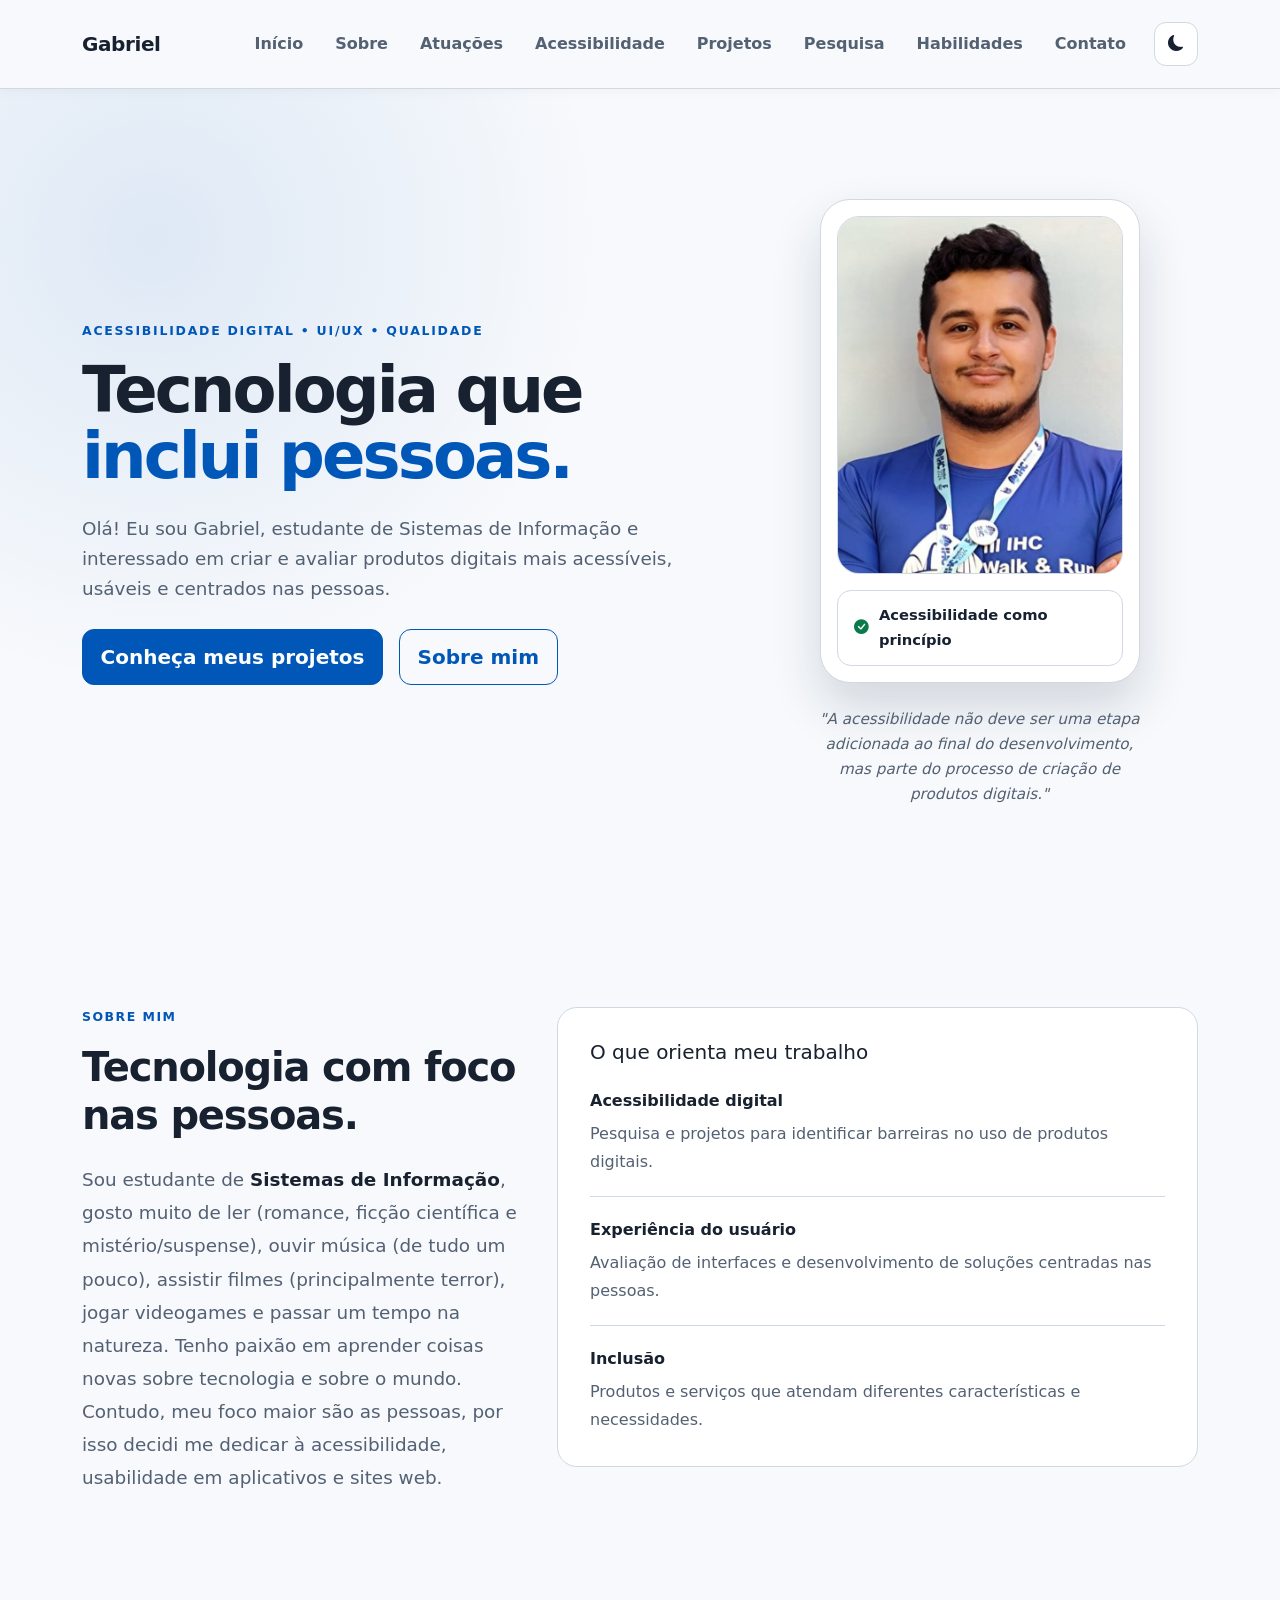
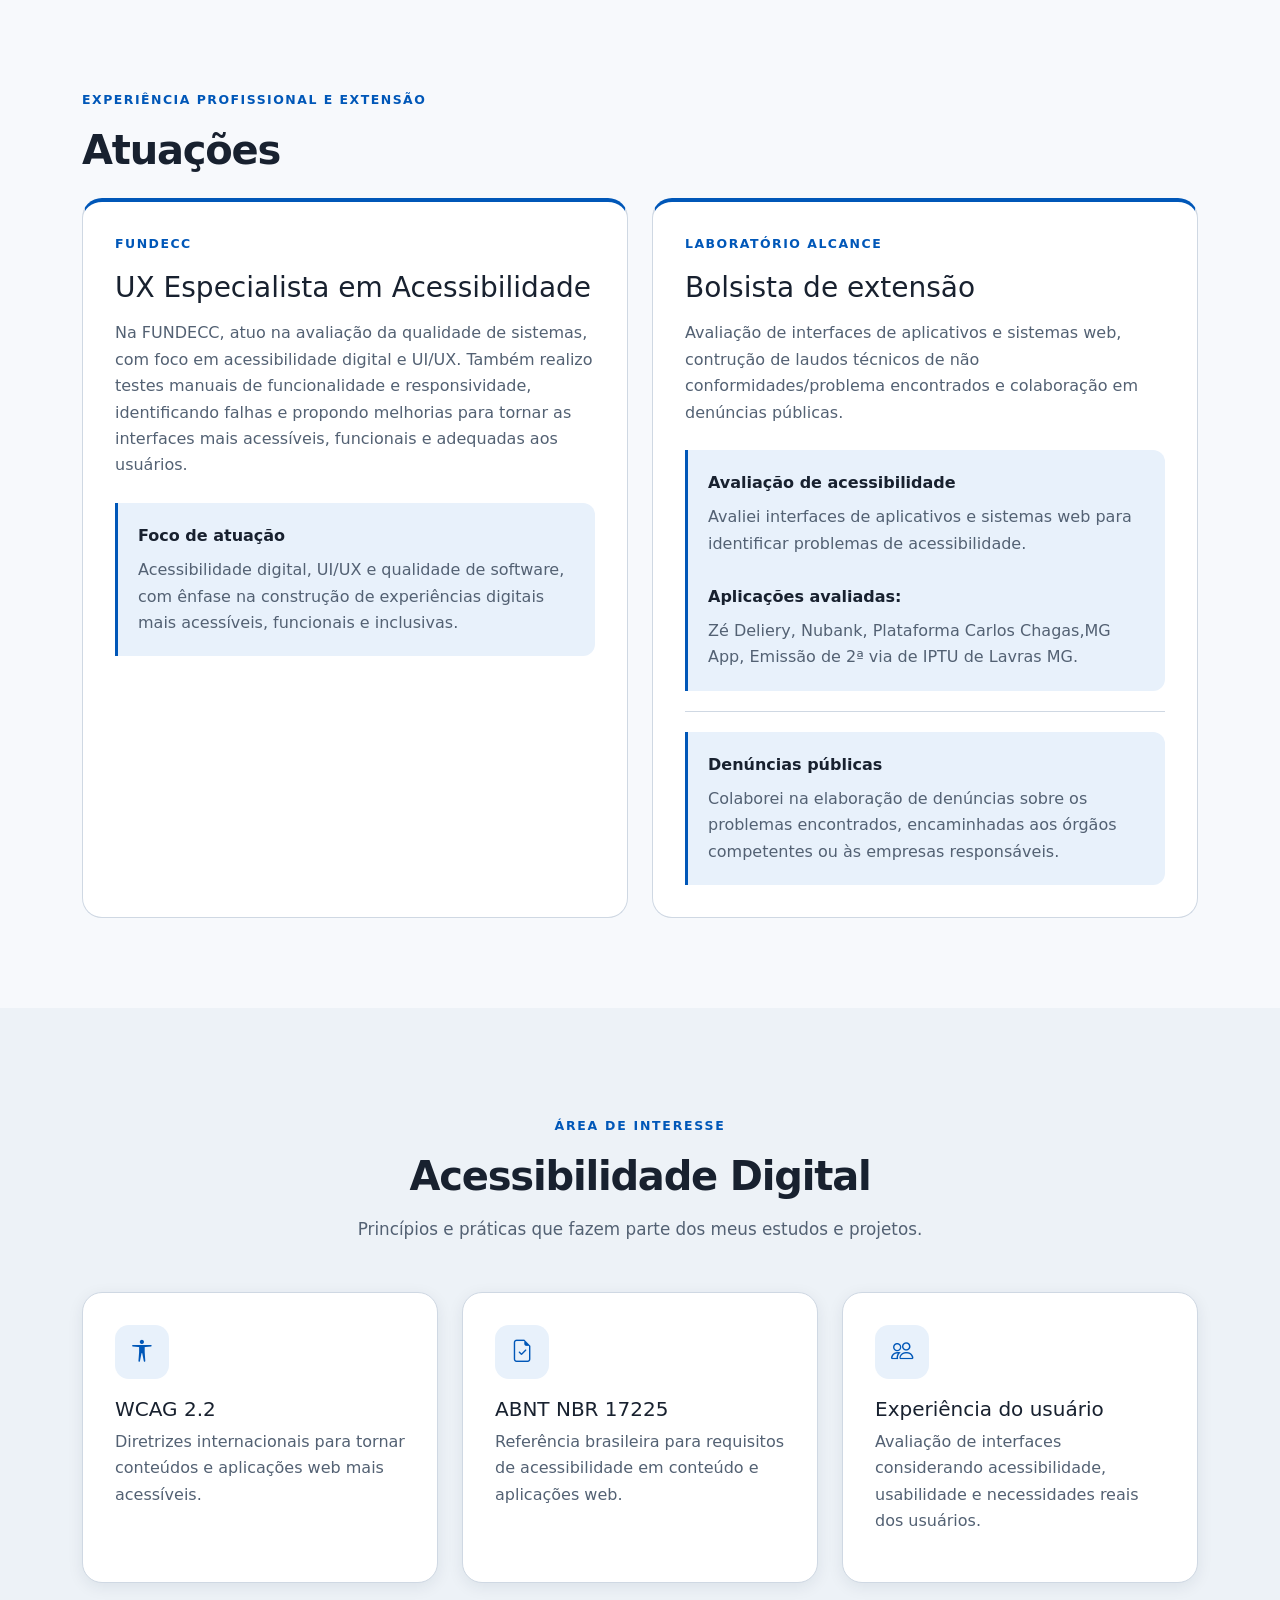
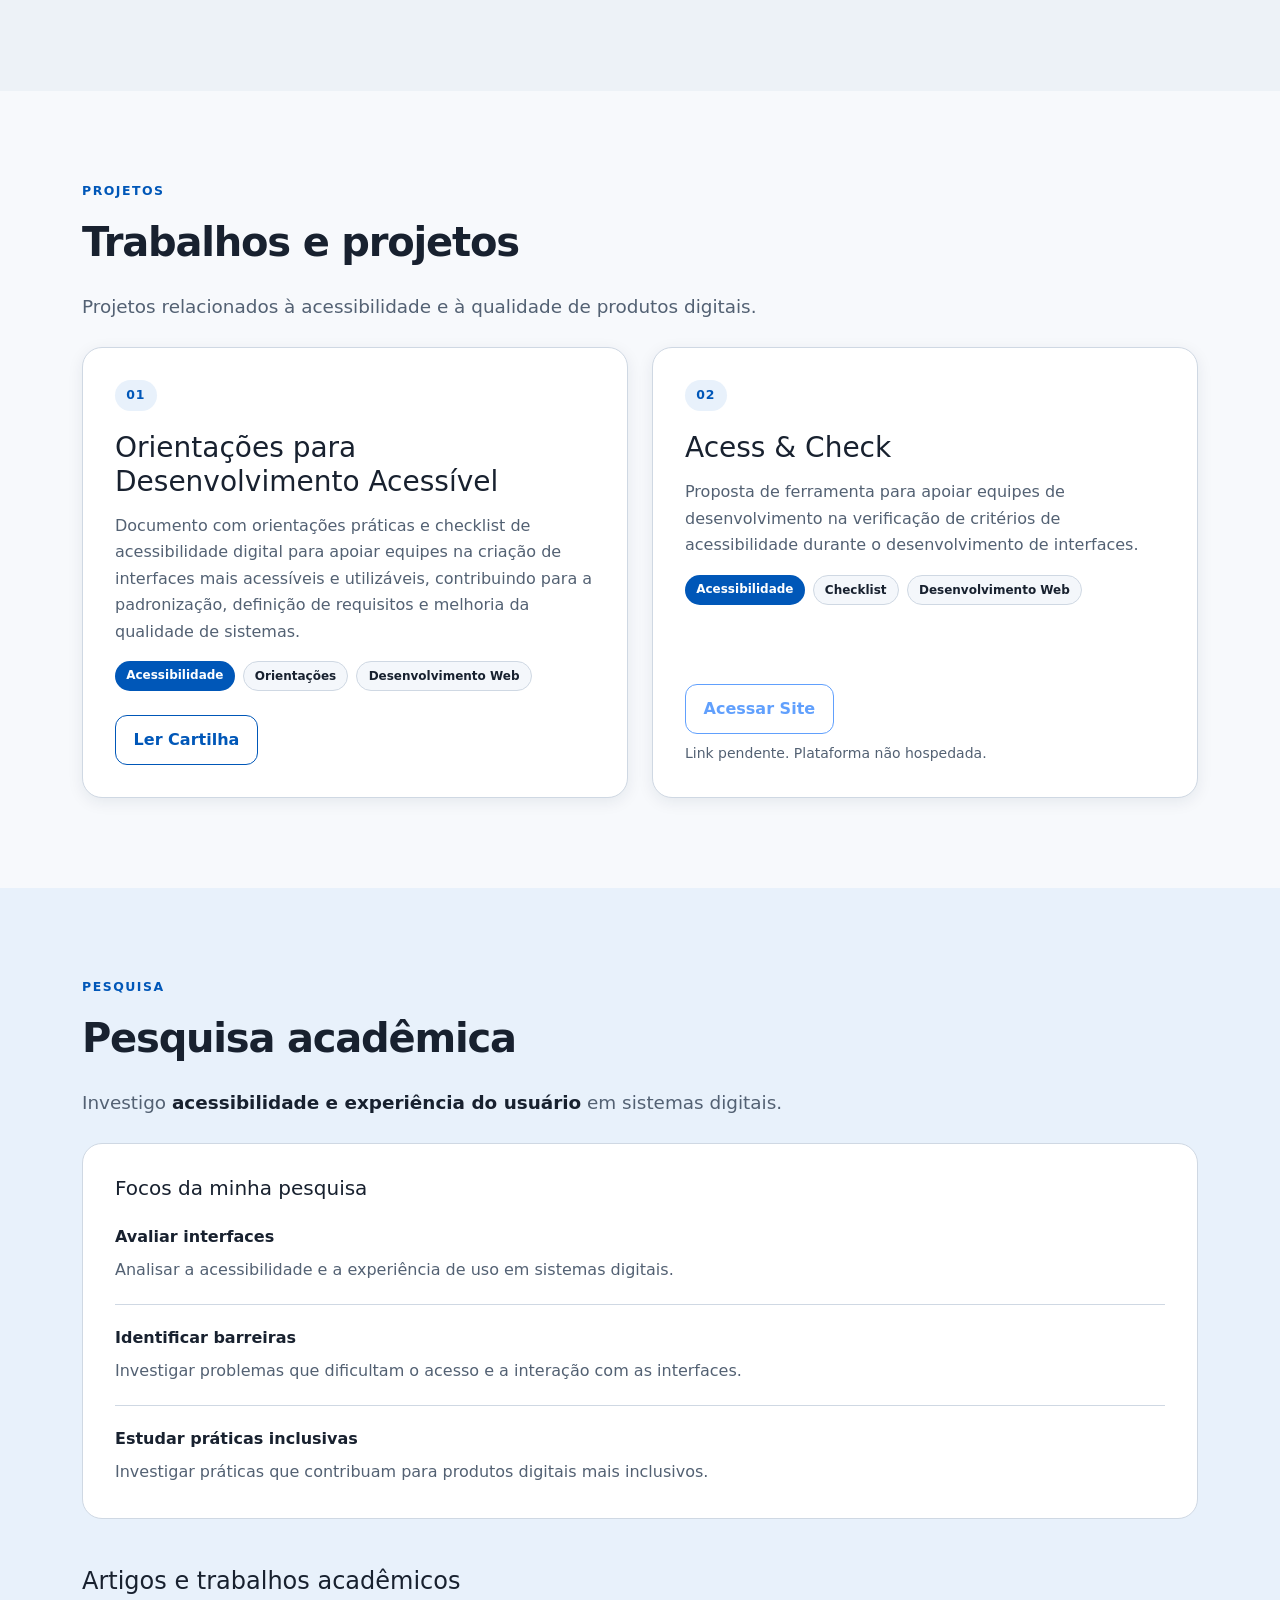
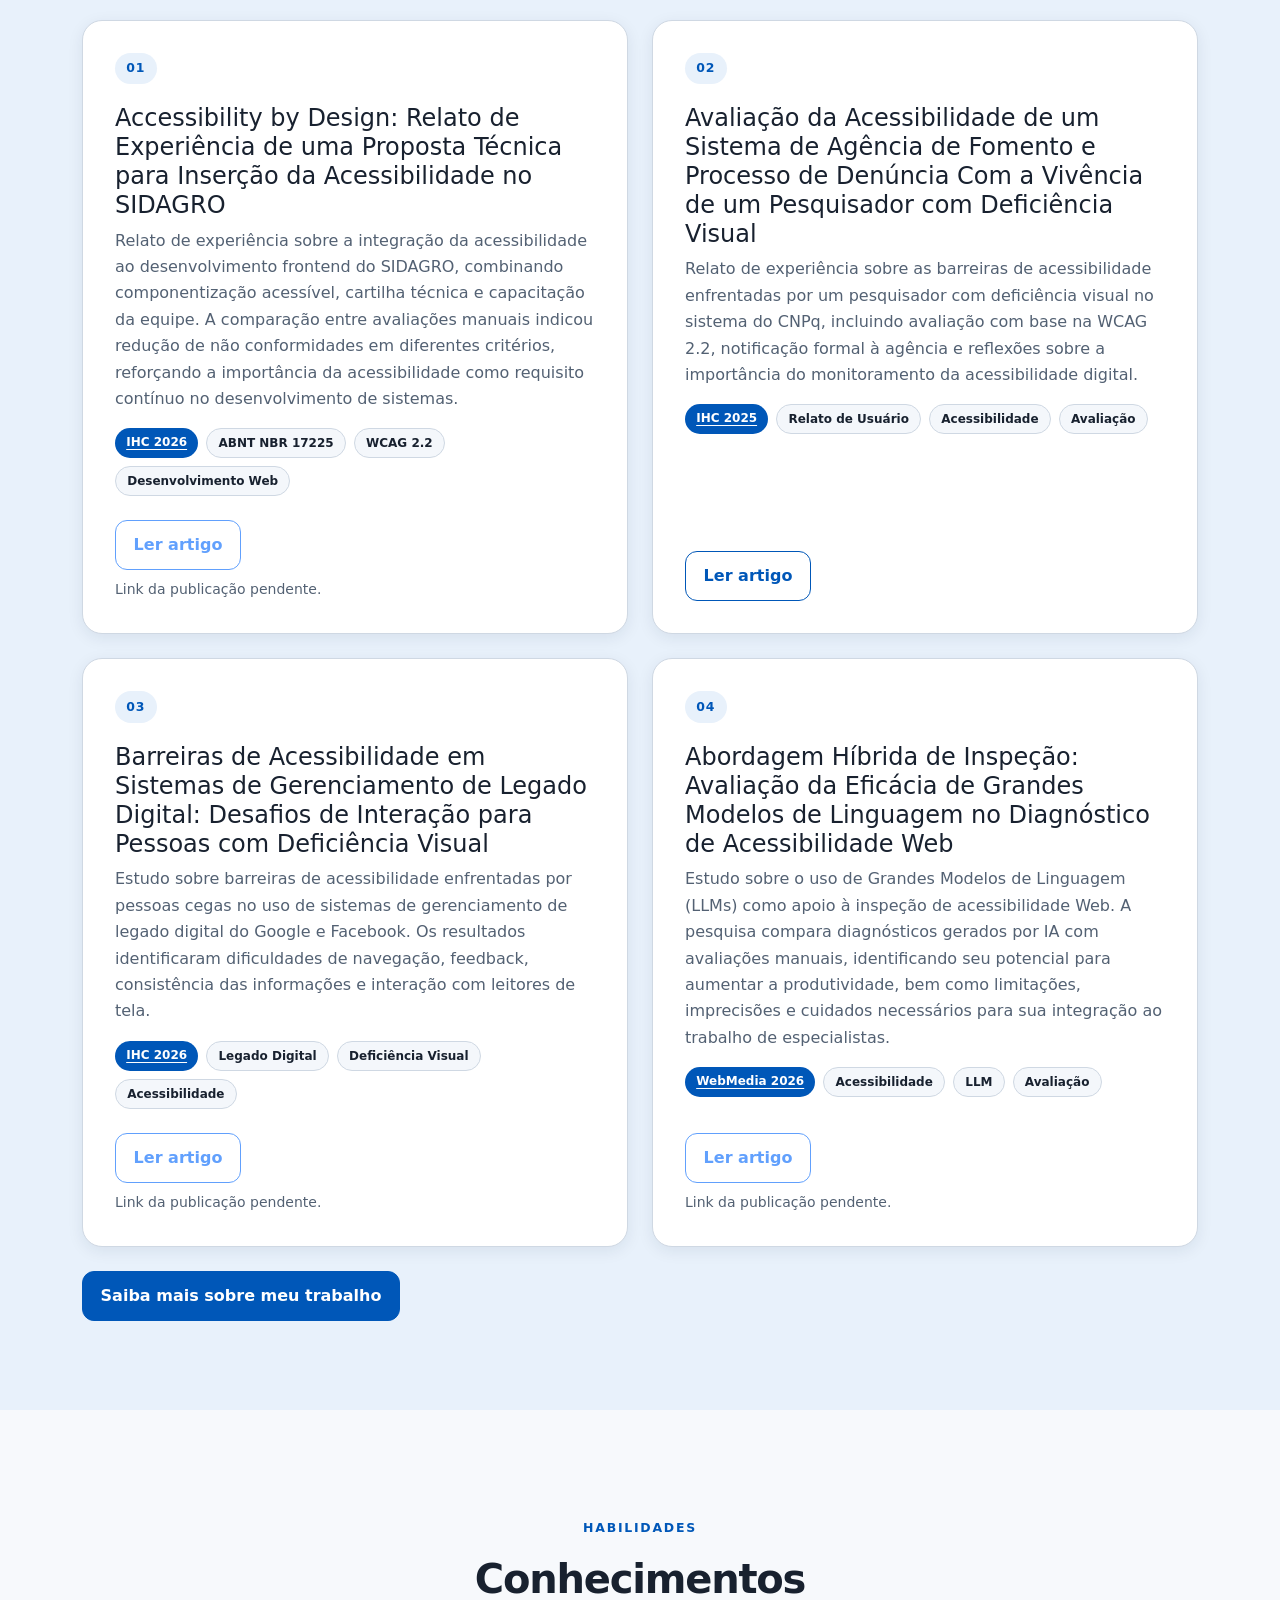
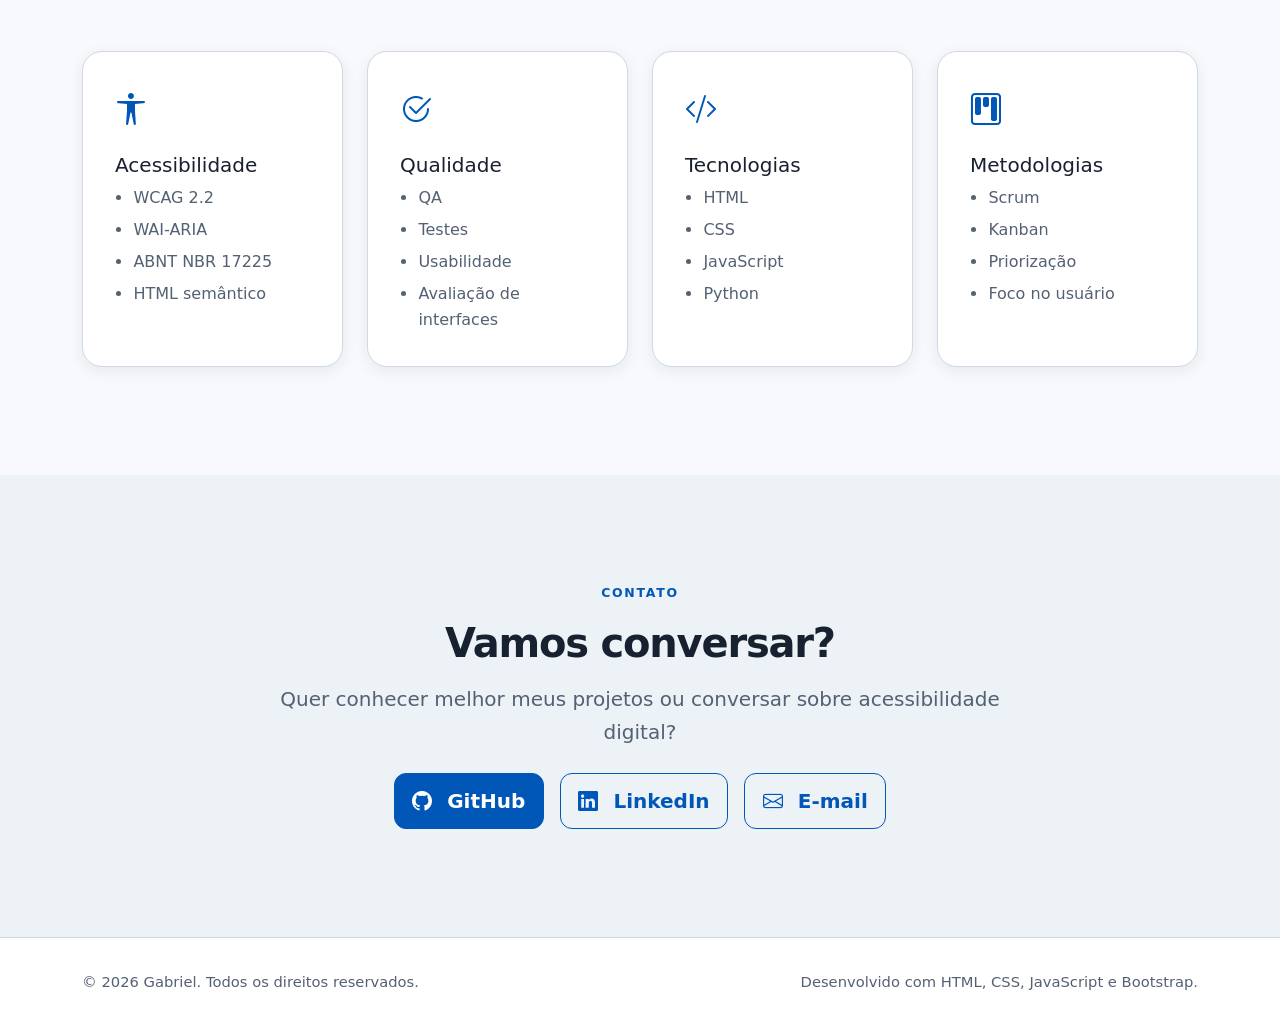
==== pagina-pessoal/bootstrap/index.html @ 040a068b "Initial Commit - Bootsrap version" ====
<!DOCTYPE html>

<html lang="pt-BR">

<head>
    <meta charset="UTF-8">
    <meta name="viewport" content="width=device-width, initial-scale=1.0">


<meta name="description"
    content="Portfólio de Gabriel, estudante de Sistemas de Informação com foco em acessibilidade digital, UI/UX e qualidade de software.">

<title>Gabriel | Acessibilidade Digital</title>

<!-- Bootstrap CSS -->
<link
    href="https://cdn.jsdelivr.net/npm/bootstrap@5.3.8/dist/css/bootstrap.min.css"
    rel="stylesheet">

<!-- Bootstrap Icons -->
<link
    rel="stylesheet"
    href="https://cdn.jsdelivr.net/npm/bootstrap-icons@1.13.1/font/bootstrap-icons.min.css">

<!-- CSS próprio -->
<link rel="stylesheet" href="assets/css/styles.css">


</head>

<body>

<!-- Link para pular diretamente para o conteúdo principal -->
<a href="#conteudo" class="skip-link">
    Pular para o conteúdo principal
</a>

<!-- ==================== NAVEGAÇÃO ==================== -->

<header>
    <nav class="navbar navbar-expand-lg" aria-label="Navegação principal">

        <div class="container">

            <a class="navbar-brand fw-bold" href="#inicio">
                Gabriel
            </a>

            <!-- Botão do menu no mobile -->
            <button
                class="navbar-toggler"
                type="button"
                data-bs-toggle="collapse"
                data-bs-target="#menuPrincipal"
                aria-controls="menuPrincipal"
                aria-expanded="false"
                aria-label="Abrir menu de navegação">

                <span class="navbar-toggler-icon"></span>
            </button>

            <div class="collapse navbar-collapse" id="menuPrincipal">

                <ul class="navbar-nav ms-auto align-items-lg-center gap-lg-2">

                    <li class="nav-item">
                        <a class="nav-link" href="#inicio">
                            Início
                        </a>
                    </li>

                    <li class="nav-item">
                        <a class="nav-link" href="#sobre">
                            Sobre
                        </a>
                    </li>
                    <li class="nav-item"><a class="nav-link" href="#atuacoes">Atuações</a></li>

                    <li class="nav-item">
                        <a class="nav-link" href="#acessibilidade">
                            Acessibilidade
                        </a>
                    </li>

                    

                    <li class="nav-item"><a class="nav-link" href="#projetos">Projetos</a></li>
                    <li class="nav-item">
                        <a class="nav-link" href="#pesquisa">
                            Pesquisa
                        </a>
                    </li>

                    <li class="nav-item">
                        <a class="nav-link" href="#habilidades">
                            Habilidades
                        </a>
                    </li>

                    <li class="nav-item">
                        <a class="nav-link" href="#contato">
                            Contato
                        </a>
                    </li>

                    <!-- Tema -->
                    <li class="nav-item ms-lg-2">

                        <button
                            type="button"
                            id="botaoTema"
                            class="btn btn-outline-secondary"
                            aria-label="Ativar tema escuro"
                            title="Alternar tema">

                            <i class="bi bi-moon-fill" aria-hidden="true"></i>
                            <span class="visually-hidden">
                                Alternar tema
                            </span>

                        </button>

                    </li>

                </ul>

            </div>

        </div>
    </nav>
</header>


<main id="conteudo">

    <!-- ==================== INÍCIO ==================== -->

    <section id="inicio" class="hero-section">

        <div class="container">

            <div class="row align-items-center gx-lg-5">

                <div class="col-lg-7">

                    <p class="eyebrow">
                        ACESSIBILIDADE DIGITAL • UI/UX • QUALIDADE
                    </p>

                    <h1 class="display-3 fw-bold">
                        Tecnologia que
                        <span class="d-block">
                            inclui pessoas.
                        </span>
                    </h1>

                    <p class="lead mt-4">
                        Olá! Eu sou Gabriel, estudante de Sistemas de
                        Informação e interessado em criar e avaliar
                        produtos digitais mais acessíveis, usáveis
                        e centrados nas pessoas.
                    </p>

                    <div class="d-flex flex-wrap gap-3 mt-4">

                        <a href="#projetos" class="btn btn-primary btn-lg">
                            Conheça meus projetos
                        </a>

                        <a href="#sobre" class="btn btn-outline-primary btn-lg">
                            Sobre mim
                        </a>

                    </div>

                </div>

                <div class="col-lg-5 mt-5 mt-lg-0">

                    <figure class="profile-wrapper mb-0">
                        <div class="profile-card">
                            <img src="assets/img/foto.jpg"
                                alt="Foto de Gabriel"
                                class="profile-image"
                                fetchpriority="high">
                            <div class="profile-badge">
                                <i class="bi bi-check-circle-fill" aria-hidden="true"></i>
                                <span>Acessibilidade como princípio</span>
                            </div>
                        </div>

                        <figcaption class="profile-caption">
                           "A acessibilidade não deve ser uma etapa
                            adicionada ao final do desenvolvimento,
                            mas parte do processo de criação de
                            produtos digitais."
                        </figcaption>
                    </figure>

                </div>

            </div>

        </div>

    </section>

    <!-- ==================== SOBRE ==================== -->

    <section id="sobre" class="reading-section" aria-labelledby="titulo-sobre">

    <div class="container">

        <div class="row g-4 align-items-start">

            <div class="col-lg-5">
                <p class="reading-label">SOBRE MIM</p>
                <h2 id="titulo-sobre" class="display-6 fw-bold">Tecnologia com foco nas pessoas.</h2>
                <p class="reading-intro">
                    Sou estudante de <strong>Sistemas de Informação</strong>, gosto muito de ler (romance, ficção científica e mistério/suspense),
                     ouvir música (de tudo um pouco), assistir filmes (principalmente terror), jogar videogames e passar um tempo na natureza. 
                    Tenho paixão em aprender coisas novas sobre tecnologia e sobre o mundo. Contudo, meu foco maior são as pessoas, por isso decidi me dedicar à 
                    acessibilidade, usabilidade em aplicativos e sites web.
                </p>
            </div>

            <div class="col-lg-7">
                <div class="reading-panel">
                    <h3 class="h5">O que orienta meu trabalho</h3>
                    <ul class="reading-list">
                        <li><strong>Acessibilidade digital</strong><span>Pesquisa e projetos para identificar barreiras no uso de produtos digitais.</span></li>
                        <li><strong>Experiência do usuário</strong><span>Avaliação de interfaces e desenvolvimento de soluções centradas nas pessoas.</span></li>
                        <li><strong>Inclusão</strong><span>Produtos e serviços que atendam diferentes características e necessidades.</span></li>
                    </ul>
                </div>
            </div>

        </div>
    </div>
</section>
    <!-- ==================== ATUAÇÕES ==================== -->
    <section id="atuacoes" class="reading-section" aria-labelledby="titulo-atuacoes">

    <div class="container">

        <p class="reading-label">
            EXPERIÊNCIA PROFISSIONAL E EXTENSÃO
        </p>

        <h2 id="titulo-atuacoes" class="display-6 fw-bold mb-4">
            Atuações
        </h2>

        <div class="row g-4">

            <div class="col-md-6">

                <article class="reading-panel experience-panel h-100">
                    
                    <p class="reading-label">
                        FUNDECC
                    </p>

                    <h3 >
                        UX Especialista em Acessibilidade
                    </h3>

                    <p class="reading-summary">
                        Na FUNDECC, atuo na avaliação da qualidade de sistemas, com foco em acessibilidade digital e UI/UX. Também realizo testes manuais de funcionalidade e responsividade, identificando falhas e propondo melhorias para tornar as interfaces mais acessíveis, funcionais e adequadas aos usuários. 
                    </p>

                    <div class="reading-callout">
                        <strong>Foco de atuação</strong>
                        <p class="mb-0">
                            Acessibilidade digital, UI/UX e qualidade de software, com ênfase na construção de experiências digitais mais acessíveis, funcionais e inclusivas.
                        </p>
                    </div>

                </article>

            </div>

            <div class="col-md-6">

                <article class="reading-panel experience-panel h-100">

                    <p class="reading-label">
                        LABORATÓRIO ALCANCE
                    </p>
                    <h3>
                        Bolsista de extensão
                    </h3>
                    <p class="reading-summary">Avaliação de interfaces de aplicativos e sistemas web, contrução de laudos técnicos de não conformidades/problema encontrados e colaboração em denúncias públicas.</p>
                    <ul class="reading-list">
                        <li>
                            <div class="reading-callout">
                                <strong>Avaliação de acessibilidade</strong>
                                <p class="mb-0">
                                    Avaliei interfaces de aplicativos e sistemas web para identificar problemas de acessibilidade.
                                </p>
                                <br>
                                <strong>Aplicações avaliadas:</strong> 
                                <p class="mb-0">
                                    Zé Deliery, Nubank, Plataforma Carlos Chagas,MG App, Emissão de 2ª via de IPTU de Lavras MG.
                                </p>
                            </div>
                        </li>
                        <li>
                            <div class="reading-callout">
                                <strong>Denúncias públicas</strong>
                                <p class="mb-0">
                                    Colaborei na elaboração de denúncias sobre os problemas encontrados, encaminhadas aos órgãos competentes ou às empresas responsáveis.
                                </p>
                            </div>
                        </li>
                    </ul>
                </article>
            </div>
        </div>
    </div>
</section>


    <!-- ==================== ACESSIBILIDADE ==================== -->

    <section id="acessibilidade" class="section-padding section-highlight">

        <div class="container">

            <div class="text-center mb-5">

                <p class="section-label">
                    ÁREA DE INTERESSE
                </p>

                <h2 class="display-6 fw-bold">
                    Acessibilidade Digital
                </h2>

                <p class="section-description">
                    Princípios e práticas que fazem parte dos meus
                    estudos e projetos.
                </p>

            </div>


            <div class="row g-4">

                <div class="col-md-6 col-lg-4">

                    <article class="info-card h-100">

                        <div class="card-icon" aria-hidden="true">
                            <i class="bi bi-universal-access"></i>
                        </div>

                        <h3 class="h5">
                            WCAG 2.2
                        </h3>

                        <p>
                            Diretrizes internacionais para tornar
                            conteúdos e aplicações web mais acessíveis.
                        </p>

                    </article>

                </div>


                <div class="col-md-6 col-lg-4">

                    <article class="info-card h-100">

                        <div class="card-icon" aria-hidden="true">
                            <i class="bi bi-file-earmark-check"></i>
                        </div>

                        <h3 class="h5">
                            ABNT NBR 17225
                        </h3>

                        <p>
                            Referência brasileira para requisitos de
                            acessibilidade em conteúdo e aplicações web.
                        </p>

                    </article>

                </div>


                <div class="col-md-6 col-lg-4">

                    <article class="info-card h-100">

                        <div class="card-icon" aria-hidden="true">
                            <i class="bi bi-people"></i>
                        </div>

                        <h5 class="h5">
                            Experiência do usuário
                        </h5>

                        <p>
                            Avaliação de interfaces considerando
                            acessibilidade, usabilidade e necessidades
                            reais dos usuários.
                        </p>

                    </article>

                </div>

            </div>

        </div>

    </section>

    <!-- ==================== PROJETOS ==================== -->

    <section id="projetos" class="reading-section" aria-labelledby="titulo-projetos">
                <div class="container">
                    <p class="reading-label">PROJETOS</p>
                    <h2 id="titulo-projetos" class="display-6 fw-bold">Trabalhos e projetos</h2>
                    <p class="reading-intro mb-4">Projetos relacionados à acessibilidade e à qualidade de produtos digitais.</p>
                    <div class="row g-4">
                    <div class="col-12 col-md-6">
                        <article class="project-card h-100 d-flex flex-column">
                        
                            <div class="project-number">01</div>
                        
                            <h3>
                                Orientações para Desenvolvimento Acessível
                            </h3>
                        
                            <p>
                               Documento com orientações práticas e checklist de acessibilidade digital 
                               para apoiar equipes na criação de interfaces mais acessíveis e utilizáveis, 
                               contribuindo para a padronização, definição de requisitos e melhoria da 
                               qualidade de sistemas.
                            </p>
                        
                            <div class="d-flex flex-wrap gap-2">
                        
                                <span class="badge text-bg-primary">
                                    Acessibilidade
                                </span>
                        
                                <span class="badge text-bg-secondary">
                                    Orientações
                                </span>
                        
                                <span class="badge text-bg-secondary">
                                    Desenvolvimento Web
                                </span>
                        
                            </div>
                        
                            <div class="mt-auto pt-4">
                                <a href="https://docs.google.com/document/d/1kPfQyfptKh27_7PSyYxCl2j-122Bk0fgAX2dKliQZ00/edit?usp=sharing"
                                    class="btn btn-outline-primary"
                                    target="_blank"
                                    rel="noopener noreferrer"
                                    aria-label="Ler Cartilha: Orientações para Desenvolvimento Acessível (abre em nova guia)">
                                        Ler Cartilha
                                </a>
                            </div>
                        </article>
                    </div>
                    <div class="col-12 col-md-6">
                        <article class="project-card h-100 d-flex flex-column">
                        
                            <div class="project-number">02</div>
                        
                            <h3>
                                Acess & Check
                            </h3>
                        
                            <p>
                                Proposta de ferramenta para apoiar equipes
                                de desenvolvimento na verificação de
                                critérios de acessibilidade durante o
                                desenvolvimento de interfaces.
                            </p>
                        
                            <div class="d-flex flex-wrap gap-2">
                        
                                <span class="badge text-bg-primary">
                                    Acessibilidade
                                </span>
                        
                                <span class="badge text-bg-secondary">
                                    Checklist
                                </span>
                        
                                <span class="badge text-bg-secondary">
                                    Desenvolvimento Web
                                </span>
                        
                            </div>
                        
                            <div class="mt-auto pt-4">
                                <a class="btn btn-outline-primary disabled" role="link" aria-disabled="true" aria-label="Acessar: Acess &amp; Check (link pendente)">Acessar Site</a>
                                <p class="small mt-2 mb-0">Link pendente. Plataforma não hospedada.</p>
                            </div>
                        </article>
                    </div>
                    </div>
                </div>
            </section>

    <!-- ==================== PESQUISA ==================== -->
<section id="pesquisa" class="reading-section research-section" aria-labelledby="titulo-pesquisa">
    <div class="container">
        <p class="reading-label">PESQUISA</p>
        <h2 id="titulo-pesquisa" class="display-6 fw-bold">Pesquisa acadêmica</h2>
        <p class="reading-intro mb-4">Investigo <strong>acessibilidade e experiência do usuário</strong> em sistemas digitais.</p>
        <article class="reading-panel mb-5">
            <h3 class="h5">Focos da minha pesquisa</h3>
            <ul class="reading-list">
                <li><strong>Avaliar interfaces</strong><span>Analisar a acessibilidade e a experiência de uso em sistemas digitais.</span></li>
                <li><strong>Identificar barreiras</strong><span>Investigar problemas que dificultam o acesso e a interação com as interfaces.</span></li>
                <li><strong>Estudar práticas inclusivas</strong><span>Investigar práticas que contribuam para produtos digitais mais inclusivos.</span></li>
            </ul>
        </article>
        <h3 id="titulo-artigos" class="h4 mb-4">Artigos e trabalhos acadêmicos</h3>
        <div class="row g-4" aria-labelledby="titulo-artigos">
            <div class="col-md-6">

                <article class="project-card h-100 d-flex flex-column">

                    <div class="project-number">01</div>

                    <h4 >
                        Accessibility by Design: Relato de Experiência de uma Proposta Técnica para Inserção da Acessibilidade no SIDAGRO
                    </h4>

                    <p>
                       Relato de experiência sobre a integração da acessibilidade ao desenvolvimento frontend do SIDAGRO, combinando 
                       componentização acessível, cartilha técnica e capacitação da equipe. A comparação entre avaliações manuais indicou
                        redução de não conformidades em diferentes critérios, reforçando a importância da acessibilidade como requisito 
                        contínuo no desenvolvimento de sistemas.
                    </p>

                    <div class="d-flex flex-wrap gap-2">

                        <span class="badge text-bg-primary">
                            <a class="text-white" href="https://ihc.sbc.org.br/2026/" target="_blank" rel="noopener noreferrer" aria-label="Acessar página do evento IHC 2026 (abre em nova guia)">
                                IHC 2026
                            </a>
                        </span>

                        <span class="badge text-bg-secondary">
                            ABNT NBR 17225
                        </span>

                        <span class="badge text-bg-secondary">
                            WCAG 2.2
                        </span>

                        <span class="badge text-bg-secondary">
                            Desenvolvimento Web
                        </span>

                    </div>

                    <div class="mt-auto pt-4">
                        <a class="btn btn-outline-primary disabled" role="link" aria-disabled="true" aria-label="Ler artigo: Accessibility by Design (link pendente)">Ler artigo</a>
                        <p class="small mt-2 mb-0">Link da publicação pendente.</p>
                    </div>
                </article>

            </div>

            <div class="col-md-6">

                <article class="project-card h-100 d-flex flex-column">

                    <div class="project-number">02</div>

                    <h4 >
                        Avaliação da Acessibilidade de um Sistema de Agência de Fomento e Processo de Denúncia Com
                         a Vivência de um Pesquisador com Deficiência Visual
                    </h4>

                    <p>
                        Relato de experiência sobre as barreiras de acessibilidade enfrentadas por um pesquisador
                         com deficiência visual no sistema do CNPq, incluindo avaliação com base na WCAG 2.2, notificação
                          formal à agência e reflexões sobre a importância do monitoramento da acessibilidade digital.
                    </p>

                    <div class="d-flex flex-wrap gap-2">

                        <span class="badge text-bg-primary">
                            <a class="text-white" href="https://ihc.sbc.org.br/2025/" target="_blank" rel="noopener noreferrer" aria-label="Acessar página do evento IHC 2025 (abre em nova guia)">
                                IHC 2025
                            </a>
                        </span>

                        <span class="badge text-bg-secondary">
                            Relato de Usuário
                        </span>

                        <span class="badge text-bg-secondary">
                            Acessibilidade
                        </span>

                        <span class="badge text-bg-secondary">
                            Avaliação
                        </span>

                    </div>

                    <div class="mt-auto pt-4">
                        <a class="btn btn-outline-primary" href="https://sol.sbc.org.br/index.php/ihc/article/view/37664" target="_blank" rel="noopener noreferrer" role="link" aria-label="Ler artigo: Avaliação da Acessibilidade de um Sistema de Agência de Fomento e Processo de Denúncia Com
                         a Vivência de um Pesquisador com Deficiência Visual (abre em nova guia)">Ler artigo</a>
                    </div>
                </article>

            </div>
            <div class="col-md-6">

                <article class="project-card h-100 d-flex flex-column">

                    <div class="project-number">03</div>

                    <h4 >
                        Barreiras de Acessibilidade em Sistemas de Gerenciamento de Legado Digital: Desafios de Interação para Pessoas com Deficiência Visual
                    </h4>

                    <p>
                        Estudo sobre barreiras de acessibilidade enfrentadas por pessoas cegas no uso de sistemas de gerenciamento de legado digital do Google
                         e Facebook. Os resultados identificaram dificuldades de navegação, feedback, consistência das informações e interação com leitores de tela.
                    </p>

                    <div class="d-flex flex-wrap gap-2">

                        <span class="badge text-bg-primary">
                            <a class="text-white" href="https://ihc.sbc.org.br/2026/" target="_blank" rel="noopener noreferrer" aria-label="Acessar página do evento IHC 2026 (abre em nova guia)">
                                IHC 2026
                            </a>
                        </span>

                        <span class="badge text-bg-secondary">
                            Legado Digital
                        </span>

                        <span class="badge text-bg-secondary">
                            Deficiência Visual
                        </span>

                        <span class="badge text-bg-secondary">
                            Acessibilidade
                        </span>

                    </div>

                    <div class="mt-auto pt-4">
                        <a class="btn btn-outline-primary disabled" role="link" aria-disabled="true" aria-label="Ler artigo: Sistemas de Legado Digital (link pendente)">Ler artigo</a>
                        <p class="small mt-2 mb-0">Link da publicação pendente.</p>
                    </div>
                </article>

            </div>
            <div class="col-md-6">
                <article class="project-card h-100 d-flex flex-column">

                    <div class="project-number">04</div>

                    <h4>
                        Abordagem Híbrida de Inspeção: Avaliação da Eficácia de Grandes Modelos de Linguagem no Diagnóstico de Acessibilidade Web
                    </h4>

                    <p>
                        Estudo sobre o uso de Grandes Modelos de Linguagem (LLMs) como apoio à inspeção de acessibilidade Web. A pesquisa compara
                         diagnósticos gerados por IA com avaliações manuais, identificando seu potencial para aumentar a produtividade, bem como
                          limitações, imprecisões e cuidados necessários para sua integração ao trabalho de especialistas.
                    </p>

                    <div class="d-flex flex-wrap gap-2">
                        
                        <span class="badge text-bg-primary">
                            <a class="text-white" href="https://www.webmedia.org.br/" target="_blank" rel="noopener noreferrer" aria-label="Acessar página do evento WebMedia 2026 (abre em nova guia)">
                                WebMedia 2026
                            </a>
                        </span>

                        <span class="badge text-bg-secondary">
                            Acessibilidade
                        </span>
                        
                        <span class="badge text-bg-secondary">
                            LLM
                        </span>
                        
                        <span class="badge text-bg-secondary">
                            Avaliação
                        </span>
                    </div>

                    <div class="mt-auto pt-4">
                        <a class="btn btn-outline-primary disabled" role="link" aria-disabled="true" aria-label="Ler artigo: Uso de LLM para avalia&#231;&#245;es de acessibilidade (link pendente)">Ler artigo</a>
                        <p class="small mt-2 mb-0">Link da publicação pendente.</p>
                    </div>
                </article>
            </div>
        </div>
        <a href="#contato" class="btn btn-primary mt-4">Saiba mais sobre meu trabalho</a>
    </div>
</section>

    <!-- ==================== HABILIDADES ==================== -->

    <section id="habilidades" class="section-padding">

        <div class="container">

            <div class="text-center mb-5">

                <p class="section-label">
                    HABILIDADES
                </p>

                <h2 class="display-6 fw-bold">
                    Conhecimentos
                </h2>

            </div>


            <div class="row g-4">

                <div class="col-md-6 col-lg-3">

                    <div class="skill-card h-100">

                        <i class="bi bi-universal-access"
                            aria-hidden="true"></i>

                        <h3 class="h5 mt-3">
                            Acessibilidade
                        </h3>

                        <ul>
                            <li>WCAG 2.2</li>
                            <li>WAI-ARIA</li>
                            <li>ABNT NBR 17225</li>
                            <li>HTML semântico</li>
                        </ul>

                    </div>

                </div>


                <div class="col-md-6 col-lg-3">

                    <div class="skill-card h-100">

                        <i class="bi bi-check2-circle"
                            aria-hidden="true"></i>

                        <h3 class="h5 mt-3">
                            Qualidade
                        </h3>

                        <ul>
                            <li>QA</li>
                            <li>Testes</li>
                            <li>Usabilidade</li>
                            <li>Avaliação de interfaces</li>
                        </ul>

                    </div>

                </div>


                <div class="col-md-6 col-lg-3">

                    <div class="skill-card h-100">

                        <i class="bi bi-code-slash"
                            aria-hidden="true"></i>

                        <h3 class="h5 mt-3">
                            Tecnologias
                        </h3>

                        <ul>
                            <li>HTML</li>
                            <li>CSS</li>
                            <li>JavaScript</li>
                            <li>Python</li>
                        </ul>

                    </div>

                </div>


                <div class="col-md-6 col-lg-3">

                    <div class="skill-card h-100">

                        <i class="bi bi-kanban"
                            aria-hidden="true"></i>

                        <h3 class="h5 mt-3">
                            Metodologias
                        </h3>

                        <ul>
                            <li>Scrum</li>
                            <li>Kanban</li>
                            <li>Priorização</li>
                            <li>Foco no usuário</li>
                        </ul>

                    </div>

                </div>

            </div>

        </div>

    </section>


    <!-- ==================== CONTATO ==================== -->

    <section id="contato" class="section-padding contact-section">

        <div class="container">

            <div class="row justify-content-center">

                <div class="col-lg-8 text-center">

                    <p class="section-label">
                        CONTATO
                    </p>

                    <h2 class="display-6 fw-bold">
                        Vamos conversar?
                    </h2>

                    <p class="lead mt-3">
                        Quer conhecer melhor meus projetos ou conversar
                        sobre acessibilidade digital?
                    </p>

                    <div class="d-flex justify-content-center flex-wrap gap-3 mt-4">

                        <a
                            href="https://github.com/i-am-Gab"
                            class="btn btn-primary btn-lg"
                            aria-label="Visitar meu perfil no GitHub">

                            <i class="bi bi-github me-2"
                                aria-hidden="true"></i>

                            GitHub

                        </a>


                        <a
                            href="https://www.linkedin.com/in/gabriel-aguiar-alves-e-silva-2719171b6/"
                            class="btn btn-outline-primary btn-lg"
                            aria-label="Visitar meu perfil no LinkedIn">

                            <i class="bi bi-linkedin me-2"
                                aria-hidden="true"></i>

                            LinkedIn

                        </a>


                        <a
                            href="mailto:gabrielaguiar2365@gmail.com"
                            class="btn btn-outline-primary btn-lg">

                            <i class="bi bi-envelope me-2"
                                aria-hidden="true"></i>

                            E-mail

                        </a>

                    </div>

                </div>

            </div>

        </div>

    </section>

</main>


<!-- ==================== RODAPÉ ==================== -->

<footer class="footer">

    <div class="container">

        <div class="row align-items-center">

            <div class="col-md-6">

                <p class="mb-0">
                    &copy; 2026 Gabriel. Todos os direitos reservados.
                </p>

            </div>

            <div class="col-md-6 text-md-end mt-3 mt-md-0">

                <p class="mb-0">
                    Desenvolvido com HTML, CSS, JavaScript e Bootstrap.
                </p>

            </div>

        </div>

    </div>

</footer>


<!-- Bootstrap JavaScript -->
<script
    src="https://cdn.jsdelivr.net/npm/bootstrap@5.3.8/dist/js/bootstrap.bundle.min.js">
</script>

<!-- JavaScript próprio -->
<script src="assets/js/script.js"></script>

</body>

</html>
---- pagina-pessoal/bootstrap/assets/css/styles.css ----
/* =========================================================
   PORTFÓLIO - ESTILO PRINCIPAL
   ========================================================= */

:root {
    --bg: #f7f9fc;
    --bg-alt: #edf2f7;
    --surface: #ffffff;
    --surface-2: #f4f7fb;
    --text: #18212f;
    --text-muted: #536173;
    --primary: #0057b8;
    --primary-hover: #003f87;
    --primary-soft: #e8f1fb;
    --border: #cfd8e3;
    --focus: #ffbf47;
    --shadow-sm: 0 4px 16px rgba(18, 38, 63, 0.08);
    --shadow-md: 0 12px 32px rgba(18, 38, 63, 0.12);
    --shadow-lg: 0 24px 50px rgba(18, 38, 63, 0.16);
}

[data-theme="dark"] {
    --bg: #0f141b;
    --bg-alt: #151c25;
    --surface: #19212c;
    --surface-2: #202a36;
    --text: #f5f7fb;
    --text-muted: #c5ced8;
    --primary: #7cb8ff;
    --primary-hover: #a9d1ff;
    --primary-soft: #17314d;
    --border: #344151;
    --focus: #ffd166;
    --shadow-sm: 0 4px 16px rgba(0, 0, 0, 0.22);
    --shadow-md: 0 12px 32px rgba(0, 0, 0, 0.28);
    --shadow-lg: 0 24px 50px rgba(0, 0, 0, 0.34);
}

*,
*::before,
*::after {
    box-sizing: border-box;
}

html {
    scroll-behavior: smooth;
    scroll-padding-top: 88px;
}

body {
    margin: 0;
    font-family: system-ui, -apple-system, BlinkMacSystemFont, "Segoe UI", sans-serif;
    background: var(--bg);
    color: var(--text);
    line-height: 1.65;
    transition: background-color .25s ease, color .25s ease;
}

img {
    max-width: 100%;
    display: block;
}

p {
    color: var(--text-muted);
}

a {
    color: var(--primary);
    text-underline-offset: 3px;
}

a:hover {
    color: var(--primary-hover);
}

:focus-visible {
    outline: 3px solid var(--focus);
    outline-offset: 3px;
}

.skip-link {
    position: fixed;
    top: -100px;
    left: 16px;
    z-index: 9999;
    padding: 12px 18px;
    background: var(--text);
    color: var(--bg);
    border-radius: 0 0 10px 10px;
    font-weight: 700;
    text-decoration: none;
}

.skip-link:focus {
    top: 0;
}

/* NAVBAR */
.navbar {
    position: sticky;
    top: 0;
    z-index: 1000;
    background: var(--bg);
    border-bottom: 1px solid var(--border);
    box-shadow: 0 2px 12px rgba(18, 38, 63, 0.04);
}

.navbar .container {
    min-height: 72px;
}

.navbar-brand {
    color: var(--text);
    font-size: 1.25rem;
    font-weight: 800;
    letter-spacing: -0.02em;
}

.navbar-brand:hover {
    color: var(--primary);
}

.nav-link {
    color: var(--text-muted);
    font-weight: 600;
    padding-inline: .75rem !important;
    border-radius: 8px;
}

.nav-link:hover,
.nav-link:focus {
    color: var(--primary);
    background: var(--primary-soft);
}

.navbar-toggler {
    border-color: var(--border);
}

[data-theme="dark"] .navbar-toggler-icon {
    filter: invert(1);
}

/* BOTÕES */
.btn {
    border-radius: 12px;
    font-weight: 700;
    padding: .75rem 1.1rem;
    transition: transform .2s ease, box-shadow .2s ease, background-color .2s ease;
}

.btn:hover {
    transform: translateY(-1px);
}

.btn-primary {
    background: var(--primary);
    border-color: var(--primary);
    color: #fff;
}

.btn-primary:hover,
.btn-primary:focus {
    background: var(--primary-hover);
    border-color: var(--primary-hover);
    color: #fff;
    box-shadow: 0 8px 20px rgba(0, 87, 184, .20);
}

[data-theme="dark"] .btn-primary,
[data-theme="dark"] .btn-primary:hover,
[data-theme="dark"] .btn-primary:focus {
    color: #0f141b;
}

.btn-outline-primary {
    color: var(--primary);
    border-color: var(--primary);
}

.btn-outline-primary:hover,
.btn-outline-primary:focus {
    background: var(--primary);
    border-color: var(--primary);
    color: #fff;
}

[data-theme="dark"] .btn-outline-primary:hover,
[data-theme="dark"] .btn-outline-primary:focus {
    color: #0f141b;
}

#botaoTema {
    width: 44px;
    height: 44px;
    display: inline-flex;
    align-items: center;
    justify-content: center;
    border-radius: 12px;
    color: var(--text);
    background: var(--surface);
    border-color: var(--border);
}

#botaoTema:hover,
#botaoTema:focus {
    color: var(--primary);
    background: var(--primary-soft);
    border-color: var(--primary);
}

/* HERO */
.hero-section {
    position: relative;
    overflow: hidden;
    background:
        radial-gradient(circle at 12% 18%, rgba(0, 87, 184, .10), transparent 34%),
        var(--bg);
}

[data-theme="dark"] .hero-section {
    background:
        radial-gradient(circle at 12% 18%, rgba(124, 184, 255, .12), transparent 34%),
        var(--bg);
}

.hero-section .row {
    min-height: calc(100vh - 72px);
    padding-block: 92px;
}

.eyebrow,
.section-label {
    color: var(--primary);
    font-size: .78rem;
    font-weight: 800;
    letter-spacing: .14em;
    text-transform: uppercase;
}

.hero-section h1 {
    color: var(--text);
    font-weight: 800;
    line-height: 1.03;
    letter-spacing: -0.045em;
}

.hero-section h1 span {
    color: var(--primary);
}

.hero-section .lead {
    max-width: 700px;
    margin-top: 1.5rem;
    color: var(--text-muted);
    font-size: 1.15rem;
}

/* FOTO DE PERFIL */
.profile-wrapper {
    position: relative;
    max-width: 430px;
    margin-inline: auto;
}

.profile-card {
    padding: 16px;
    background: var(--surface);
    border: 1px solid var(--border);
    border-radius: 30px;
    box-shadow: var(--shadow-lg);
}

.profile-image,
.profile-placeholder {
    width: 100%;
    aspect-ratio: 4 / 5;
    border-radius: 22px;
    background: var(--surface-2);
}

.profile-image {
    object-fit: cover;
    object-position: center;
    border: 1px solid var(--border);
}

.profile-placeholder {
    display: flex;
    flex-direction: column;
    align-items: center;
    justify-content: center;
    text-align: center;
    padding: 2rem;
    color: var(--text-muted);
    border: 2px dashed var(--border);
}

.profile-placeholder i {
    margin-bottom: 1rem;
    font-size: 4rem;
    color: var(--primary);
}

.profile-badge {
    display: flex;
    align-items: center;
    justify-content: center;
    gap: .65rem;
    padding: .8rem 1rem;
    background: var(--surface);
    color: var(--text);
    border: 1px solid var(--border);
    border-radius: 14px;
    margin-top: 16px;
    font-size: .92rem;
    font-weight: 700;
}

.profile-caption {
    margin-top: 1.5rem;
    color: var(--text-muted);
    text-align: center;
    font-size: .95rem;
    font-style: italic;
}

.profile-badge i {
    color: #0b7a4b;
}

[data-theme="dark"] .profile-badge i {
    color: #6ce0aa;
}

/* SEÇÕES */
.section-padding {
    padding-block: 108px;
}

.section-highlight {
    background: var(--bg-alt);
}

.section-description {
    max-width: 680px;
    margin: 1rem auto 0;
    color: var(--text-muted);
    font-size: 1.05rem;
}

section h2,
section h3 {
    color: var(--text);
}

section h2 {
    letter-spacing: -0.03em;
}

/* CARDS */
.info-card,
.project-card,
.skill-card,
.hero-card {
    background: var(--surface);
    border: 1px solid var(--border);
    border-radius: 20px;
    box-shadow: var(--shadow-sm);
    transition: transform .2s ease, box-shadow .2s ease, border-color .2s ease;
}

.info-card,
.project-card,
.skill-card {
    padding: 2rem;
}

.info-card:hover,
.project-card:hover,
.skill-card:hover {
    transform: translateY(-4px);
    box-shadow: var(--shadow-md);
    border-color: var(--primary);
}

.hero-card {
    padding: 2.2rem;
}

.hero-icon,
.card-icon {
    display: inline-flex;
    align-items: center;
    justify-content: center;
    color: var(--primary);
    background: var(--primary-soft);
    border-radius: 14px;
}

.hero-icon {
    width: 72px;
    height: 72px;
    margin-bottom: 1.4rem;
    font-size: 2rem;
}

.card-icon {
    width: 54px;
    height: 54px;
    margin-bottom: 1.1rem;
    font-size: 1.4rem;
}

.info-card p,
.project-card p,
.skill-card li,
.hero-card p {
    color: var(--text-muted);
}

/* PROJETOS */
.project-number {
    width: fit-content;
    margin-bottom: 1.25rem;
    padding: .35rem .7rem;
    background: var(--primary-soft);
    color: var(--primary);
    border-radius: 999px;
    font-size: .78rem;
    font-weight: 800;
    letter-spacing: .08em;
}

.project-card h3 {
    margin-bottom: .9rem;
}

/* BADGES */
.badge {
    border-radius: 999px;
    padding: .5rem .7rem;
    font-weight: 700;
}

.badge.text-bg-primary {
    background: var(--primary) !important;
    color: #fff !important;
}

[data-theme="dark"] .badge.text-bg-primary {
    color: #0f141b !important;
}

.badge.text-bg-secondary {
    background: var(--surface-2) !important;
    color: var(--text) !important;
    border: 1px solid var(--border);
}

/* HABILIDADES */
.skill-card > i {
    color: var(--primary);
    font-size: 2rem;
}

.skill-card ul {
    margin: 0;
    padding-left: 1.15rem;
}

.skill-card li + li {
    margin-top: .35rem;
}

/* CONTATO */
.contact-section {
    background: var(--bg-alt);
}

.contact-section .lead {
    color: var(--text-muted);
}

/* FOOTER */
.footer {
    padding-block: 32px;
    background: var(--surface);
    border-top: 1px solid var(--border);
    color: var(--text-muted);
    font-size: .92rem;
}

/* REDUÇÃO DE MOVIMENTO */
@media (prefers-reduced-motion: reduce) {
    html {
        scroll-behavior: auto;
    }

    *,
    *::before,
    *::after {
        animation-duration: .01ms !important;
        animation-iteration-count: 1 !important;
        transition-duration: .01ms !important;
    }
}

/* RESPONSIVIDADE */

@media (min-width: 992px) {
    .hero-section .profile-wrapper {
        max-width: 320px;
    }
}

@media (max-width: 991.98px) {
    .hero-section .row {
        min-height: auto;
        padding-block: 80px;
    }

    .hero-section h1 {
        font-size: 3.3rem;
    }

    .profile-wrapper {
        max-width: 360px;
    }

    .section-padding {
        padding-block: 88px;
    }
}

@media (max-width: 575.98px) {
    .hero-section .row {
        padding-block: 64px;
    }

    .hero-section h1 {
        font-size: 2.5rem;
    }

    .hero-section .lead {
        font-size: 1rem;
    }

    .section-padding {
        padding-block: 70px;
    }

    .info-card,
    .project-card,
    .skill-card,
    .hero-card {
        padding: 1.5rem;
    }

    .profile-card {
        padding: 10px;
        border-radius: 22px;
    }

    .profile-image,
    .profile-placeholder {
        border-radius: 16px;
    }

    .profile-badge {
        position: static;
        justify-content: center;
        margin-top: 12px;
    }

    .btn-lg {
        width: 100%;
    }
}

.reading-section {
    --reading-text: var(--text); 
    --reading-muted: var(--text-muted); 
    --reading-accent: var(--primary); 
    --reading-surface: var(--surface); 
    --reading-border: var(--border); 
    --reading-soft: var(--primary-soft); 
}

/* Hierarquia e leitura das seções de apresentação e experiência. */
.reading-section { 
    padding-block: clamp(3rem, 7vw, 6rem); 
    color: var(--reading-text); 
}

.reading-label { 
    color: var(--reading-accent); 
    font-size: .78rem; 
    font-weight: 800; 
    letter-spacing: .12em; 
    margin-bottom: 1rem; 
}

.reading-intro { 
    max-width: 60ch; 
    margin-top: 1.5rem; 
    font-size: 1.15rem; 
    line-height: 1.8; 
}

.reading-section p, .reading-list span { 
    color: var(--reading-muted); 
}

.reading-section .reading-label { 
    color: var(--reading-accent); 
}

.reading-section strong, .reading-section h3 { 
    color: var(--reading-text); 
}

.reading-panel { 
    padding: clamp(1.25rem, 3vw, 2rem); 
    background: var(--reading-surface); 
    border: 1px solid var(--reading-border); 
    border-radius: 20px; 
}

.experience-panel { 
    border-top: 4px solid var(--reading-accent); 
}

.reading-summary { 
    margin-block: 1rem 1.5rem; 
    max-width: 55ch; 
}

.reading-list { 
    list-style: none; 
    padding: 0; 
    margin: 1.5rem 0 0; 
}

.reading-list li + li { 
    border-top: 1px solid var(--reading-border); 
    margin-top: 1.25rem; 
    padding-top: 1.25rem; 
}

.reading-list strong, .reading-list span {
    display: block; 
}

.reading-list span { 
    margin-top: .35rem; 
    line-height: 1.75; 
    max-width: 65ch; 
}

.reading-callout { 
    background: var(--reading-soft); 
    border-left: 3px solid var(--reading-accent); 
    border-radius: 0 12px 12px 0; 
    padding: 1.25rem; 
}

.reading-callout strong { 
    display: block; margin-bottom: .5rem; 
}

.research-section { 
    background: var(--reading-soft); 
}

.research-number { 
    display: inline-block; 
    color: var(--reading-accent); 
    background: var(--reading-soft); 
    border-radius: 10px; 
    padding: .4rem .75rem; 
    margin-bottom: 1.25rem; 
    font-weight: 800; 
}
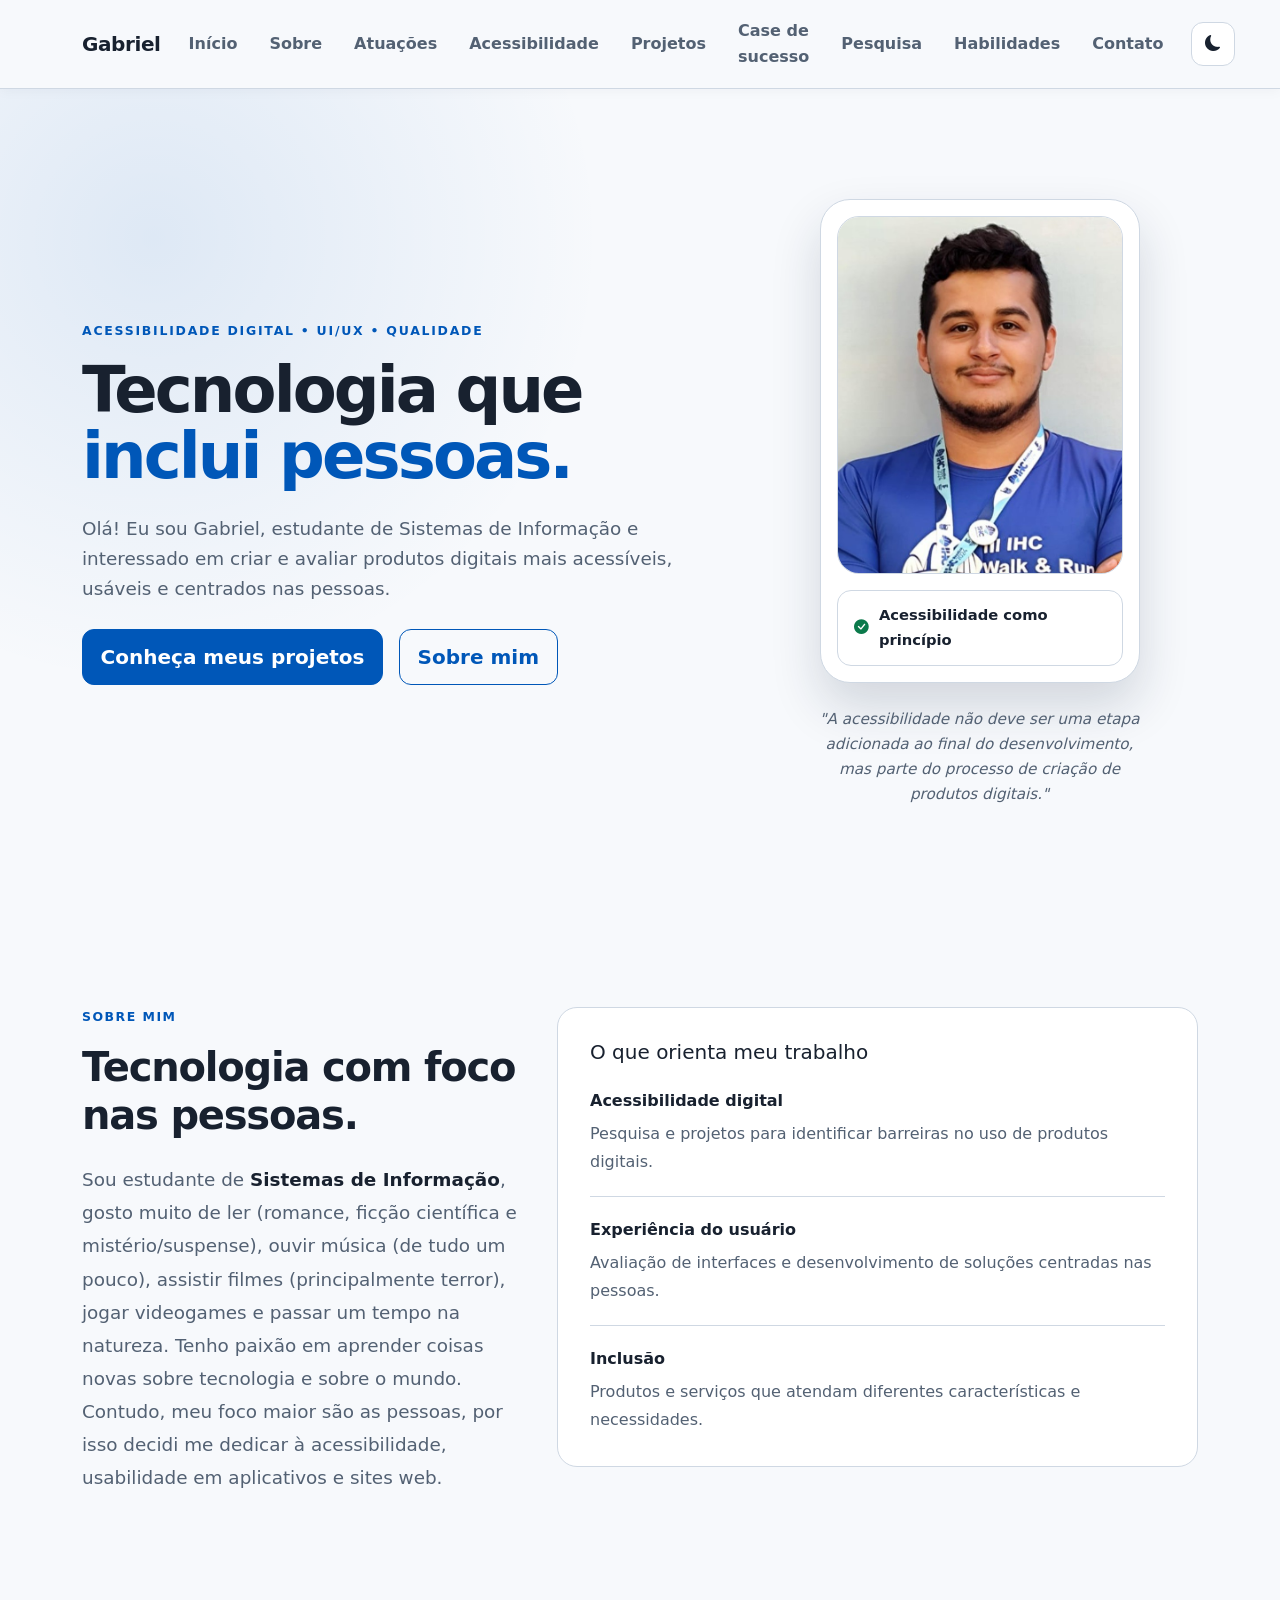
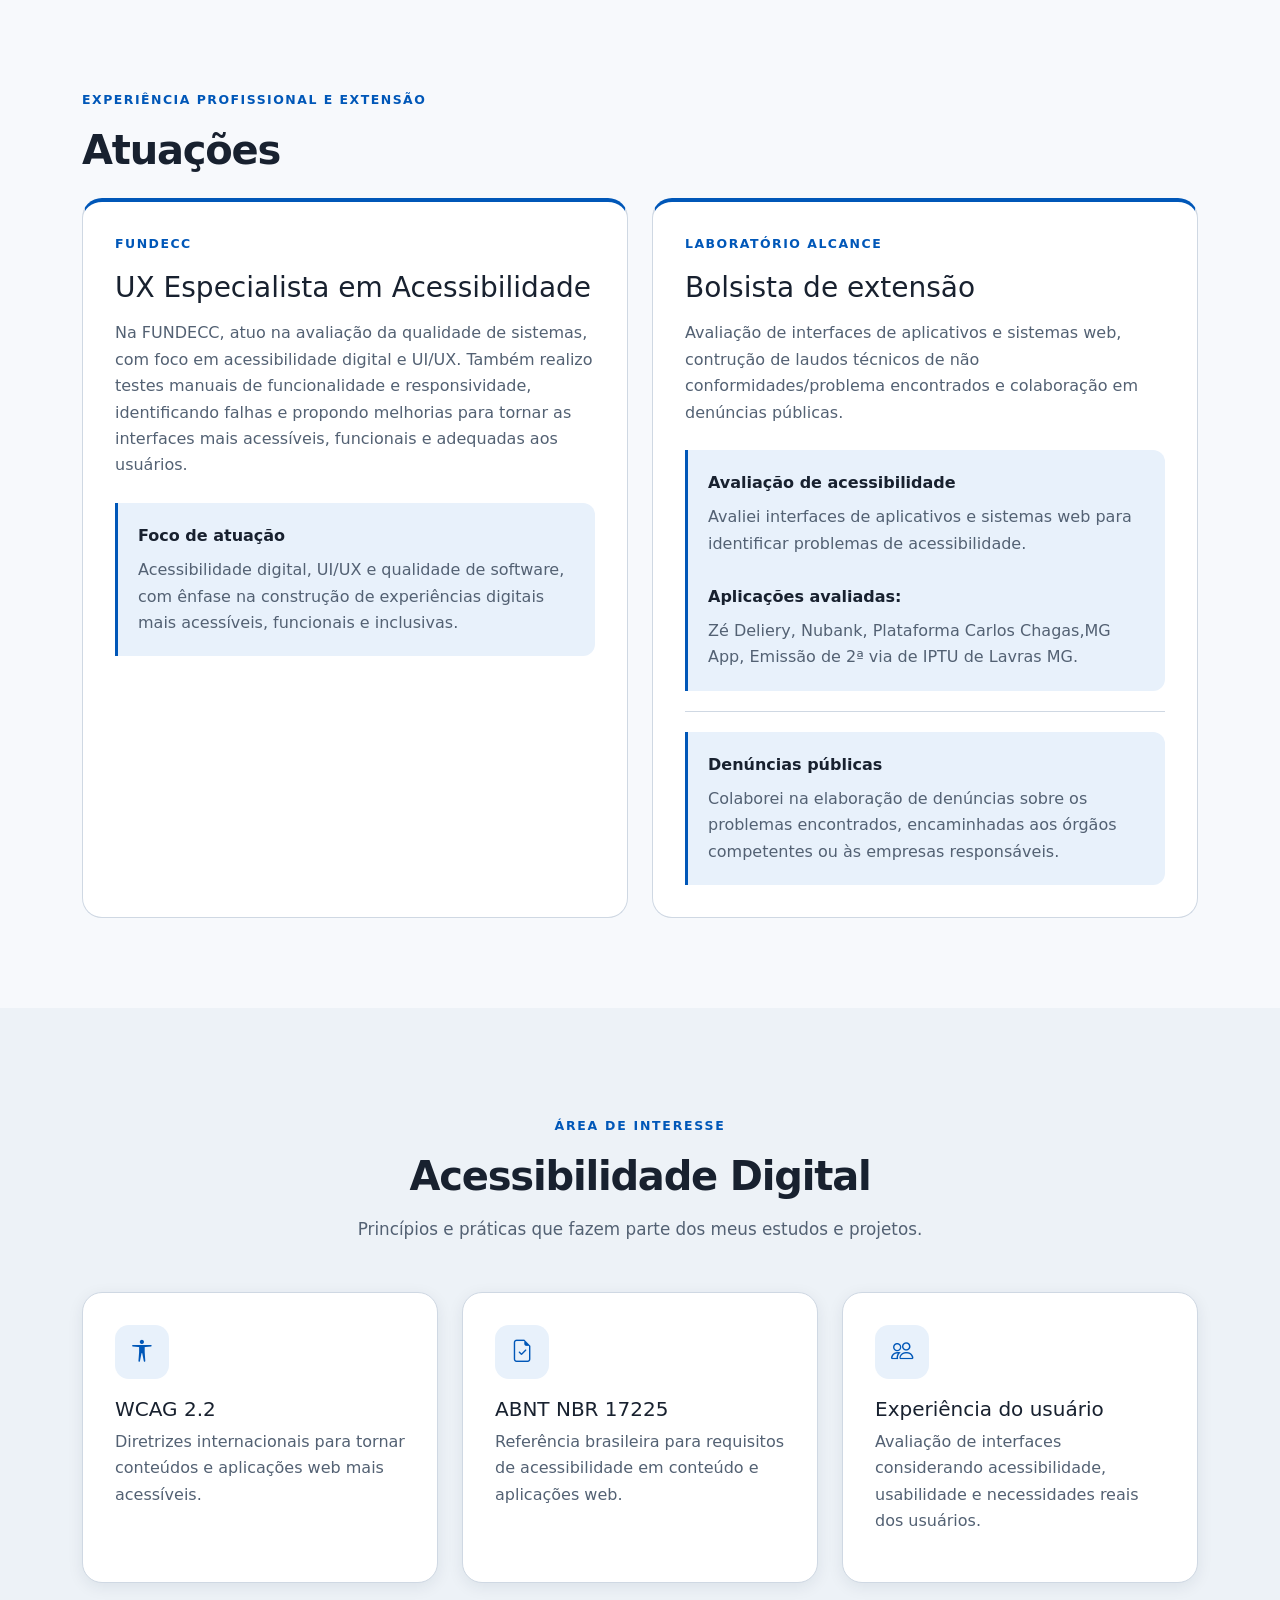
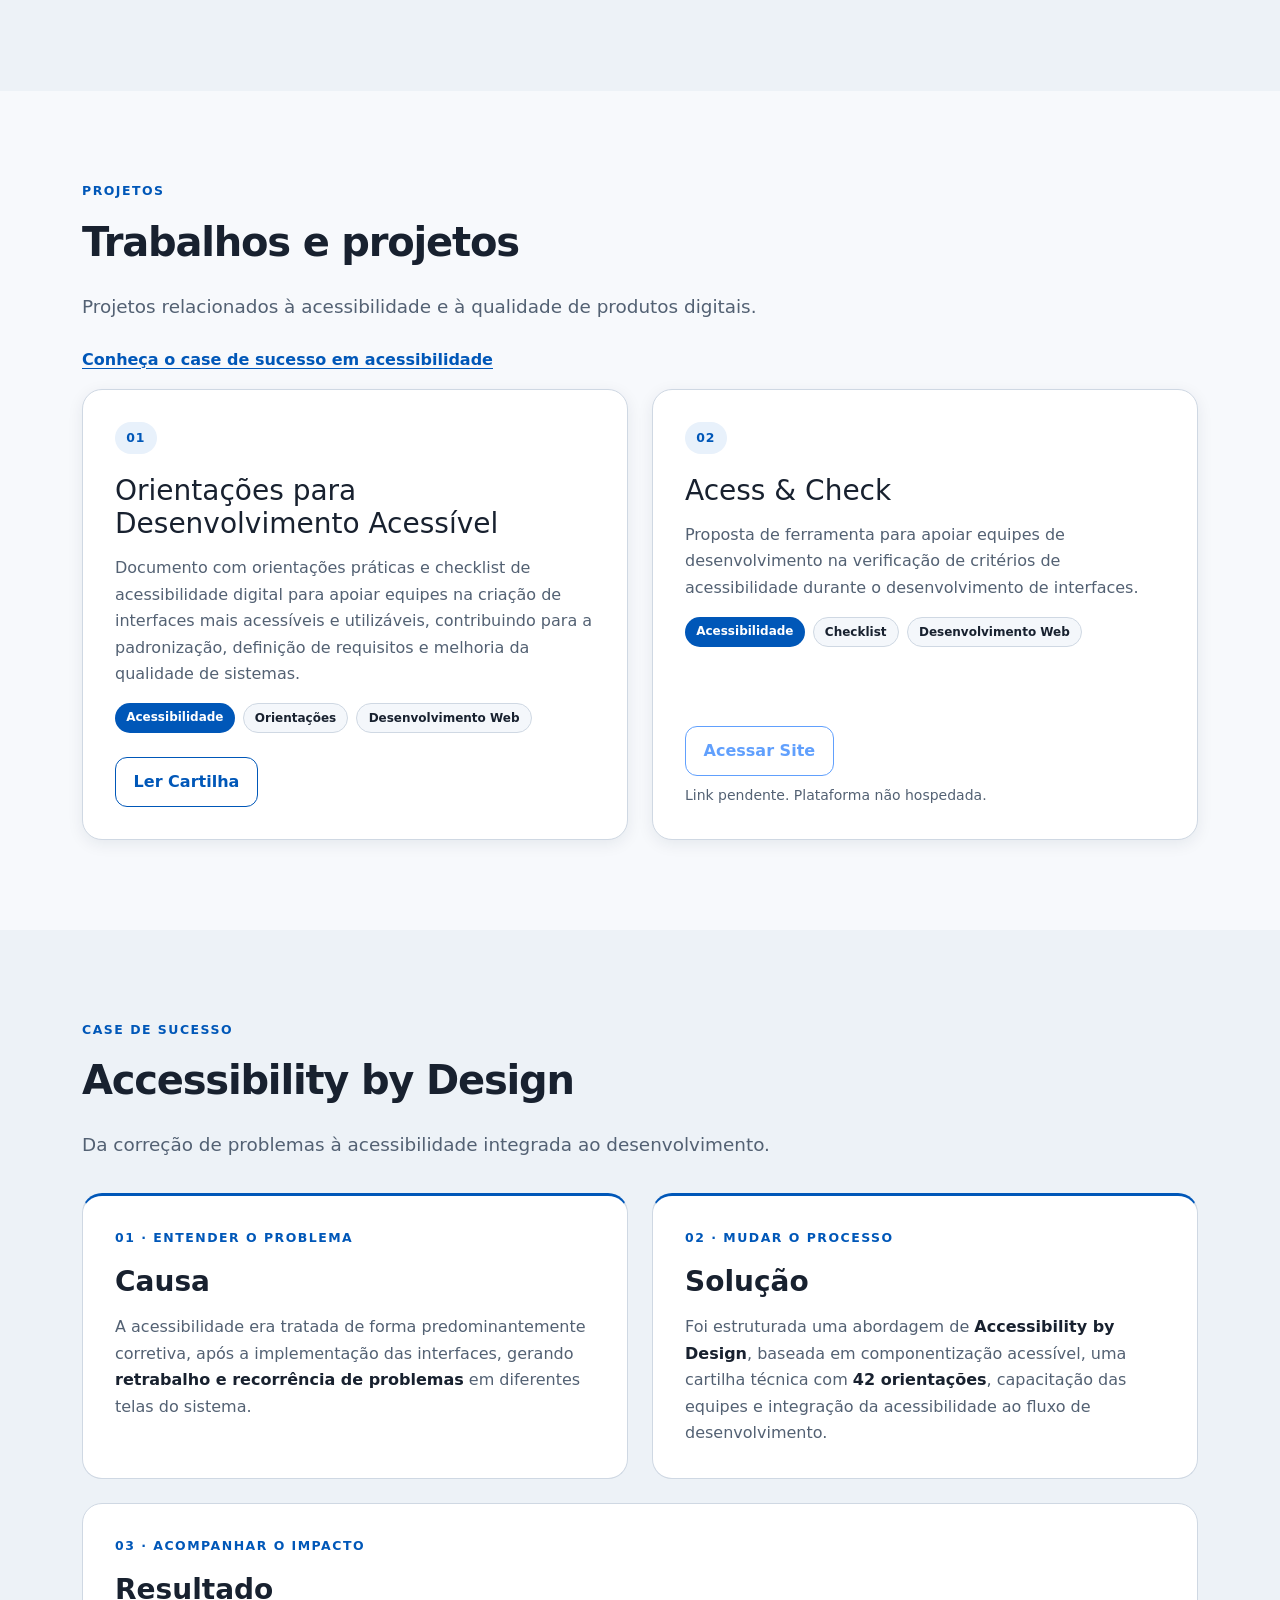
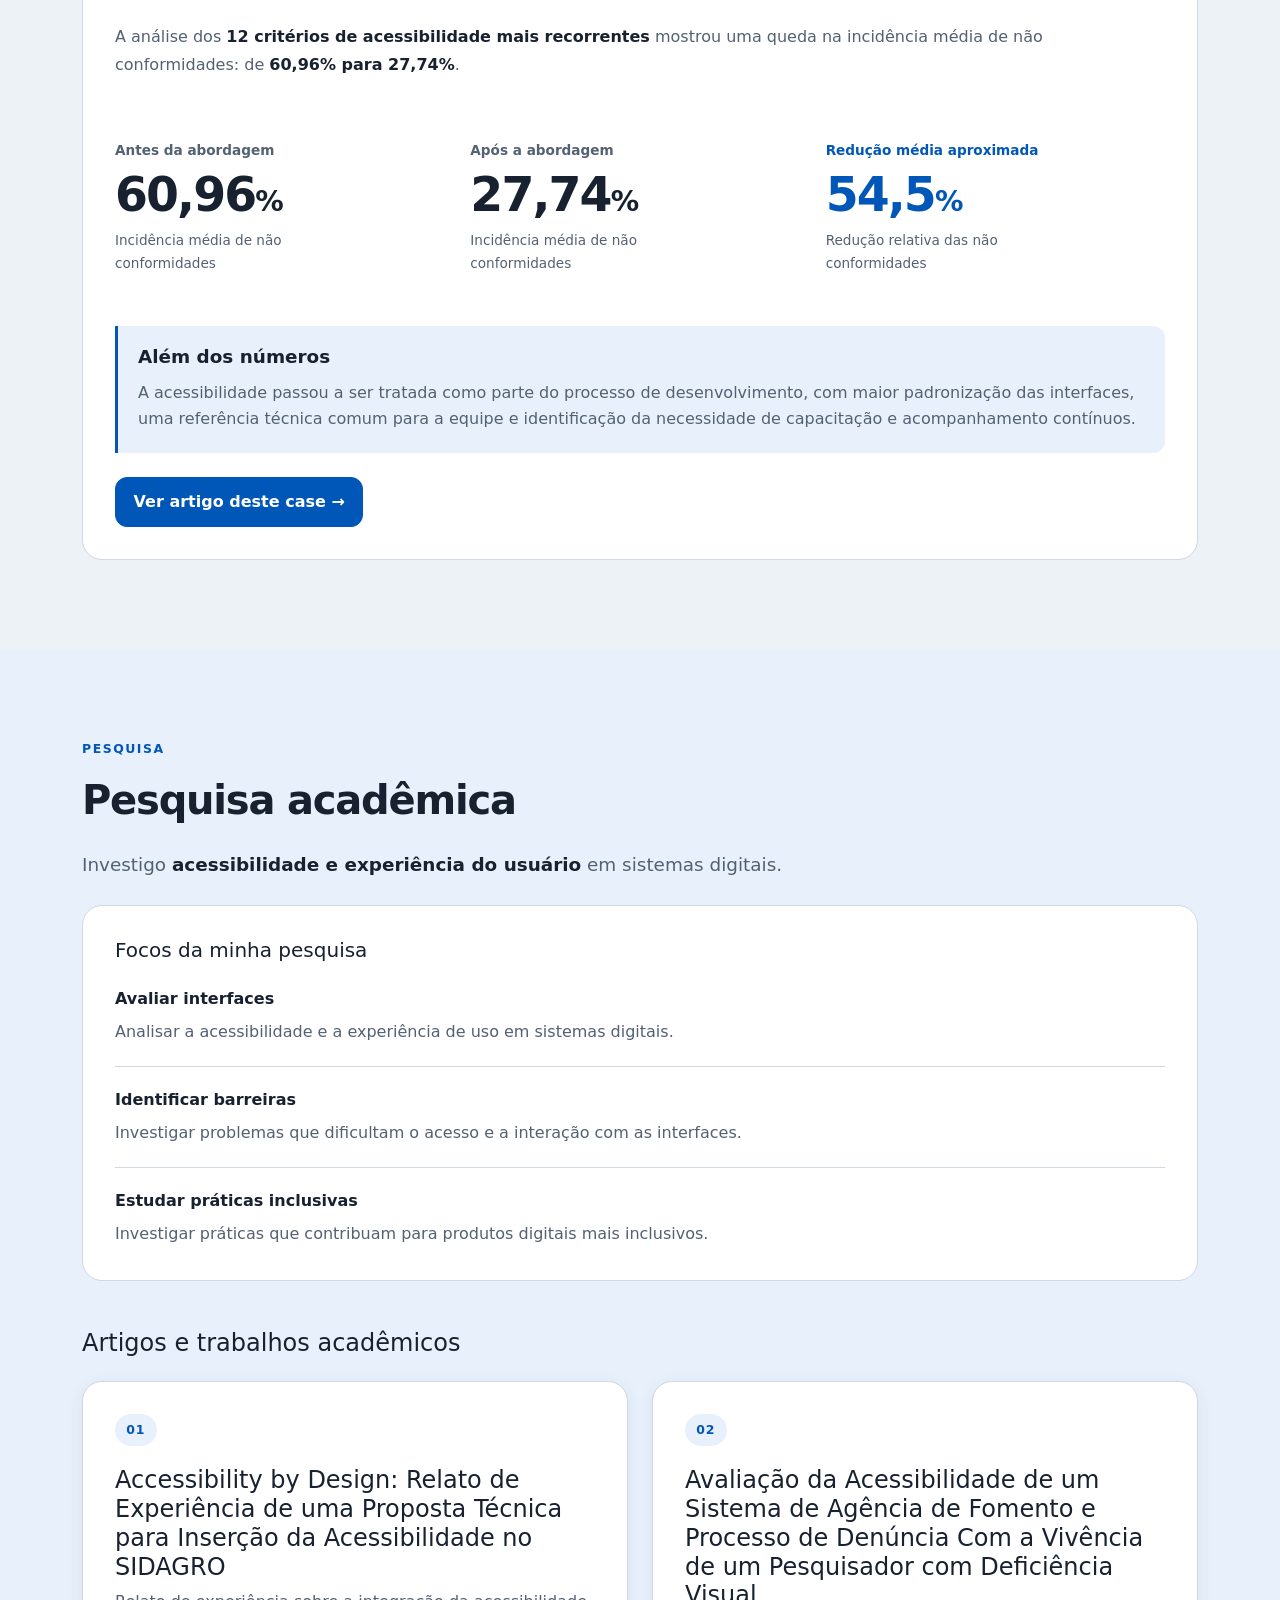
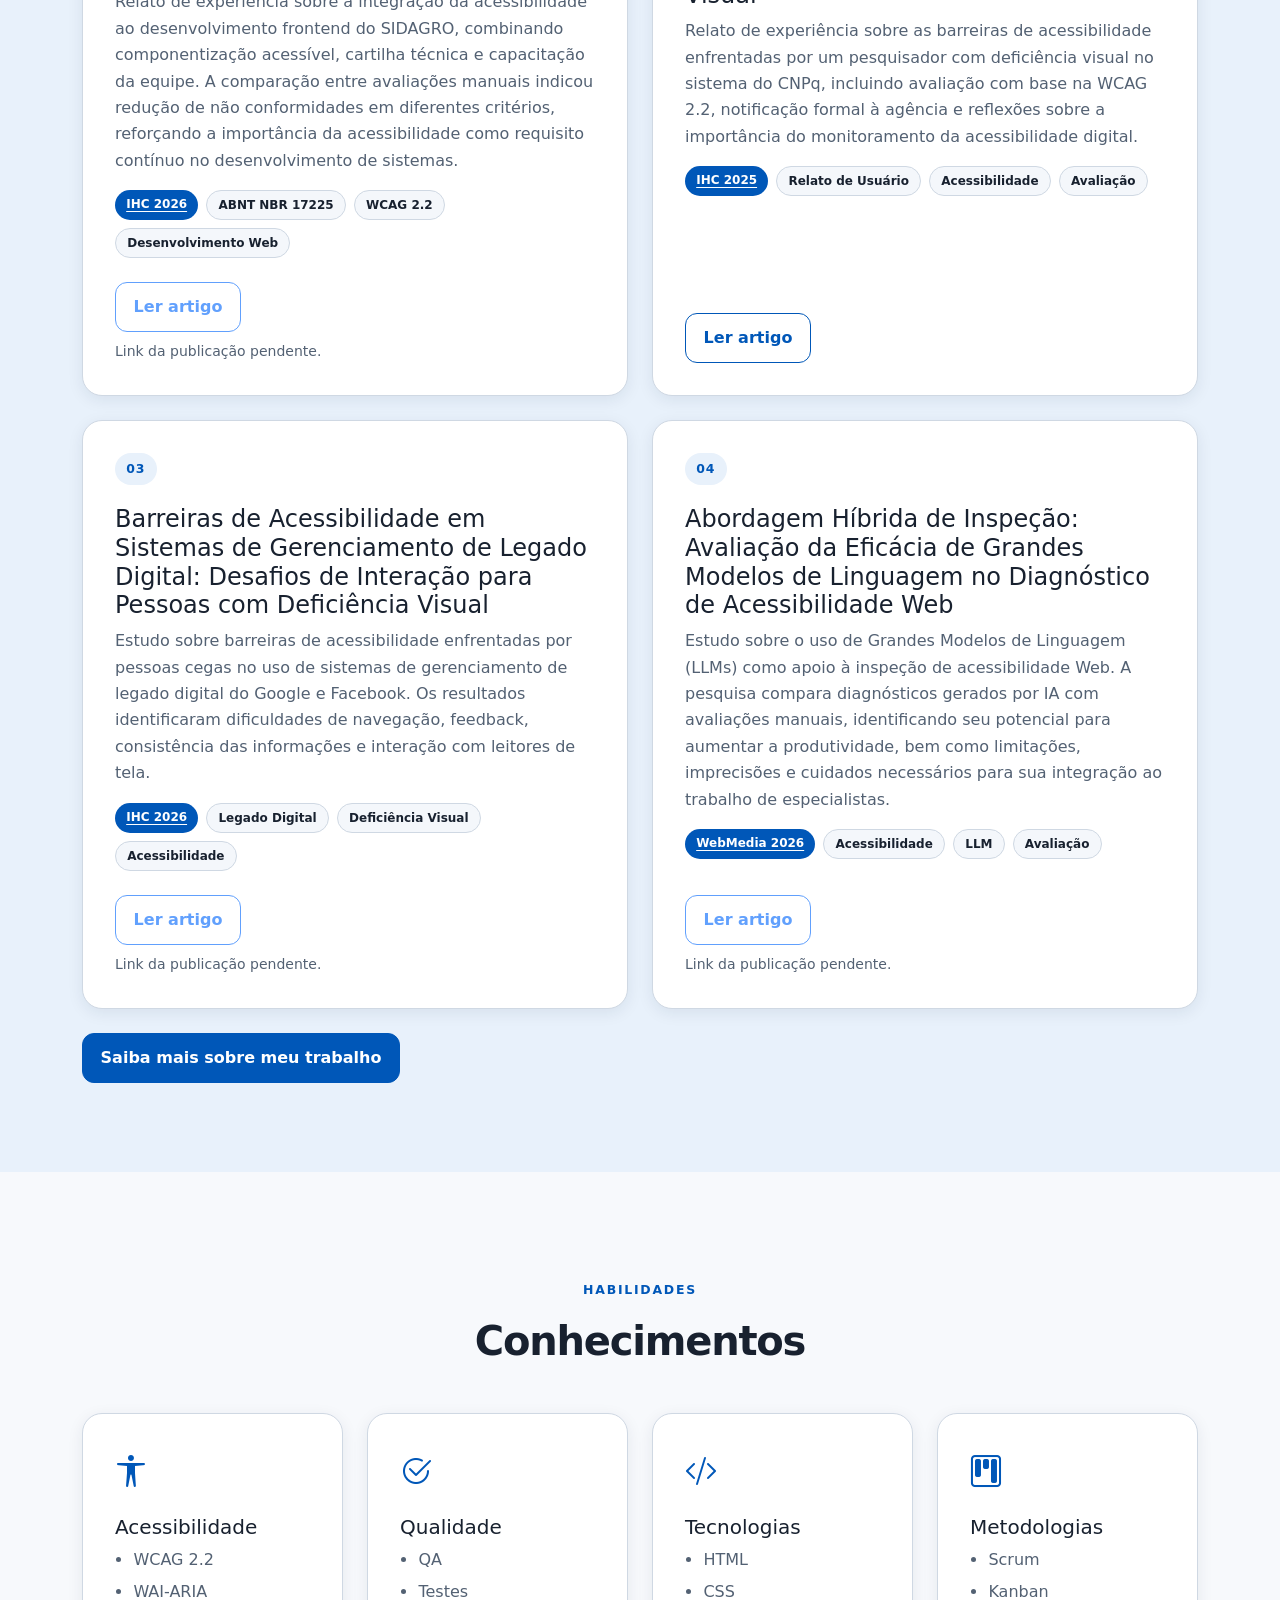
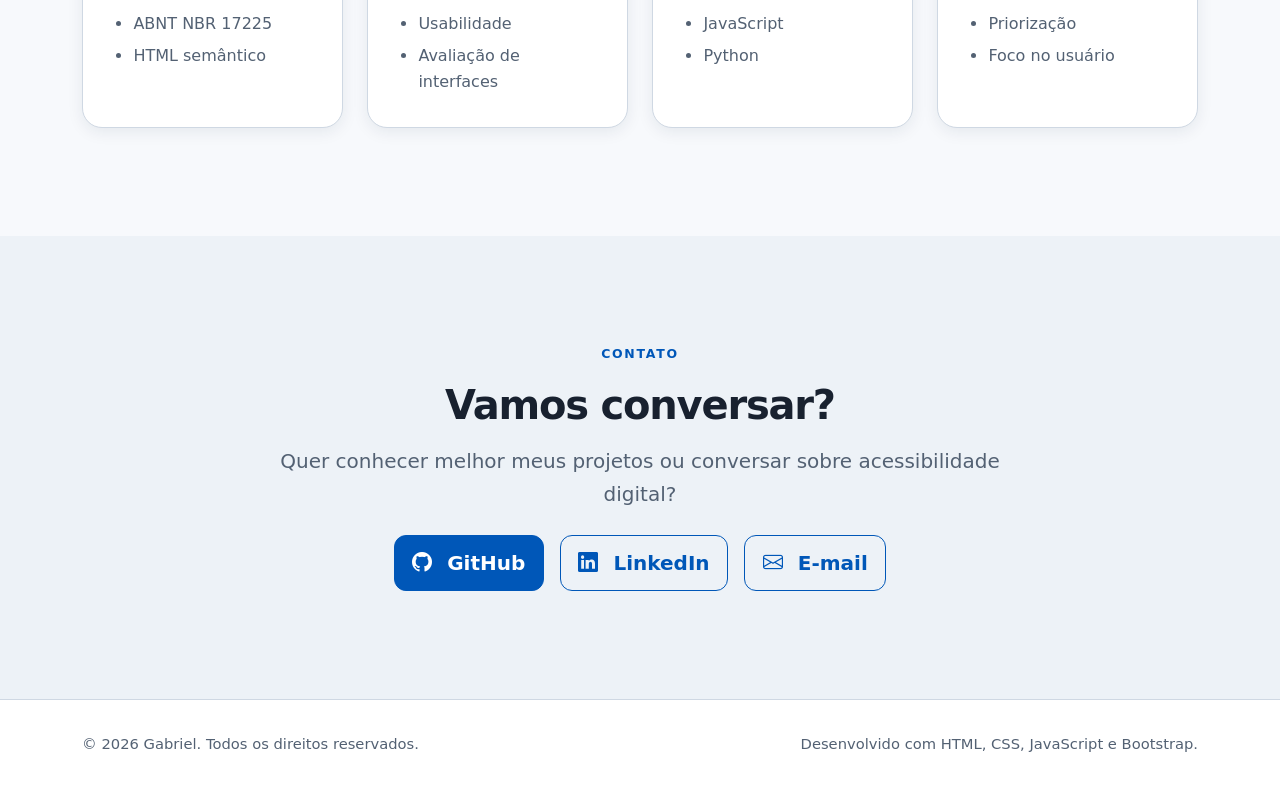
==== commit b0fe1e91: "Adjusting Bootstrap archives and main page" ====
--- a/pagina-pessoal/bootstrap/index.html
+++ b/pagina-pessoal/bootstrap/index.html
@@ -74,17 +74,31 @@
                             Sobre
                         </a>
                     </li>
-                    <li class="nav-item"><a class="nav-link" href="#atuacoes">Atuações</a></li>
+
+                    <li class="nav-item">
+                        <a class="nav-link" href="#atuacoes">
+                            Atuações
+                        </a>
+                    </li>
 
                     <li class="nav-item">
                         <a class="nav-link" href="#acessibilidade">
                             Acessibilidade
                         </a>
                     </li>
-
                     
-
-                    <li class="nav-item"><a class="nav-link" href="#projetos">Projetos</a></li>
+                    <li class="nav-item">
+                        <a class="nav-link" href="#projetos">
+                            Projetos
+                        </a>
+                    </li>
+
+                     <li class="nav-item">
+                        <a class="nav-link" href="#case-sucesso">
+                            Case de sucesso
+                        </a>
+                    </li>
+
                     <li class="nav-item">
                         <a class="nav-link" href="#pesquisa">
                             Pesquisa
@@ -426,6 +440,7 @@
                     <p class="reading-label">PROJETOS</p>
                     <h2 id="titulo-projetos" class="display-6 fw-bold">Trabalhos e projetos</h2>
                     <p class="reading-intro mb-4">Projetos relacionados à acessibilidade e à qualidade de produtos digitais.</p>
+                    <p><a class="case-link" href="#case-sucesso">Conheça o case de sucesso em acessibilidade</a></p>
                     <div class="row g-4">
                     <div class="col-12 col-md-6">
                         <article class="project-card h-100 d-flex flex-column">
@@ -512,8 +527,68 @@
                 </div>
             </section>
 
+    <!-- ==================== CASE DE SUCESSO ==================== -->
+    <section id="case-sucesso" class="reading-section case-section" aria-labelledby="titulo-case">
+        <div class="container">
+            <p class="reading-label">CASE DE SUCESSO</p>
+            <h2 id="titulo-case" class="display-6 fw-bold">Accessibility by Design</h2>
+            <p class="reading-intro case-intro">Da correção de problemas à acessibilidade integrada ao desenvolvimento.</p>
+
+            <div class="row g-4">
+                <div class="col-md-6">
+                    <article class="reading-panel case-story h-100">
+                        <p class="reading-label">01 · ENTENDER O PROBLEMA</p>
+                        <h3>Causa</h3>
+                        <p>A acessibilidade era tratada de forma predominantemente corretiva, após a implementação das interfaces, gerando <strong>retrabalho e recorrência de problemas</strong> em diferentes telas do sistema.</p>
+                    </article>
+                </div>
+                <div class="col-md-6">
+                    <article class="reading-panel case-story h-100">
+                        <p class="reading-label">02 · MUDAR O PROCESSO</p>
+                        <h3>Solução</h3>
+                        <p>Foi estruturada uma abordagem de <strong>Accessibility by Design</strong>, baseada em componentização acessível, uma cartilha técnica com <strong>42 orientações</strong>, capacitação das equipes e integração da acessibilidade ao fluxo de desenvolvimento.</p>
+                    </article>
+                </div>
+            </div>
+
+            <article class="reading-panel case-results" aria-labelledby="titulo-resultado-case">
+                <p class="reading-label">03 · ACOMPANHAR O IMPACTO</p>
+                <h3 id="titulo-resultado-case">Resultado</h3>
+                <p class="case-scope">A análise dos <strong>12 critérios de acessibilidade mais recorrentes</strong> mostrou uma queda na incidência média de não conformidades: de <strong>60,96% para 27,74%</strong>.</p>
+
+                <dl class="row g-3 case-metrics">
+                    <div class="col-md-4">
+                        <dt class="case-metric-heading">Antes da abordagem</dt>
+                        <dd class="case-metric-value">60,96<span>%</span></dd>
+                        <dd class="case-metric-caption">Incidência média de não conformidades</dd>
+                    </div>
+                    <div class="col-md-4">
+                        <dt class="case-metric-heading">Após a abordagem</dt>
+                        <dd class="case-metric-value">27,74<span>%</span></dd>
+                        <dd class="case-metric-caption">Incidência média de não conformidades</dd>
+                    </div>
+                    <div class="col-md-4">
+                        <dt class="case-metric-heading case-metric-highlight">Redução média aproximada</dt>
+                        <dd class="case-metric-value">54,5<span>%</span></dd>
+                        <dd class="case-metric-caption">Redução relativa das não conformidades</dd>
+                    </div>
+                </dl>
+
+                <div class="reading-callout case-qualitative">
+                    <h4>Além dos números</h4>
+                    <p>A acessibilidade passou a ser tratada como parte do processo de desenvolvimento, com maior 
+                        padronização das interfaces, uma referência técnica comum para a equipe e identificação da
+                         necessidade de capacitação e acompanhamento contínuos.</p>
+                </div>
+            <div class="case-article-link">
+                    <a class="btn btn-primary" href="#artigo-accessibility-by-design">Ver artigo deste case <span aria-hidden="true">→</span></a>
+                </div>
+            </article>
+        </div>
+    </section>
+
     <!-- ==================== PESQUISA ==================== -->
-<section id="pesquisa" class="reading-section research-section" aria-labelledby="titulo-pesquisa">
+    <section id="pesquisa" class="reading-section research-section" aria-labelledby="titulo-pesquisa">
     <div class="container">
         <p class="reading-label">PESQUISA</p>
         <h2 id="titulo-pesquisa" class="display-6 fw-bold">Pesquisa acadêmica</h2>
@@ -530,7 +605,7 @@
         <div class="row g-4" aria-labelledby="titulo-artigos">
             <div class="col-md-6">
 
-                <article class="project-card h-100 d-flex flex-column">
+                <article id="artigo-accessibility-by-design" tabindex="-1" class="project-card h-100 d-flex flex-column">
 
                     <div class="project-number">01</div>
 
--- a/pagina-pessoal/bootstrap/assets/css/styles.css
+++ b/pagina-pessoal/bootstrap/assets/css/styles.css
@@ -1,7 +1,6 @@
 /* =========================================================
-   PORTFÓLIO - ESTILO PRINCIPAL
-   ========================================================= */
-
+PORTFÓLIO - ESTILO PRINCIPAL
+========================================================= */
 :root {
     --bg: #f7f9fc;
     --bg-alt: #edf2f7;
@@ -36,9 +35,7 @@
     --shadow-lg: 0 24px 50px rgba(0, 0, 0, 0.34);
 }
 
-*,
-*::before,
-*::after {
+*, *::before, *::after {
     box-sizing: border-box;
 }
 
@@ -128,8 +125,7 @@
     border-radius: 8px;
 }
 
-.nav-link:hover,
-.nav-link:focus {
+.nav-link:hover, .nav-link:focus {
     color: var(--primary);
     background: var(--primary-soft);
 }
@@ -160,17 +156,14 @@
     color: #fff;
 }
 
-.btn-primary:hover,
-.btn-primary:focus {
+.btn-primary:hover, .btn-primary:focus {
     background: var(--primary-hover);
     border-color: var(--primary-hover);
     color: #fff;
     box-shadow: 0 8px 20px rgba(0, 87, 184, .20);
 }
 
-[data-theme="dark"] .btn-primary,
-[data-theme="dark"] .btn-primary:hover,
-[data-theme="dark"] .btn-primary:focus {
+[data-theme="dark"] .btn-primary, [data-theme="dark"] .btn-primary:hover, [data-theme="dark"] .btn-primary:focus {
     color: #0f141b;
 }
 
@@ -179,15 +172,13 @@
     border-color: var(--primary);
 }
 
-.btn-outline-primary:hover,
-.btn-outline-primary:focus {
+.btn-outline-primary:hover, .btn-outline-primary:focus {
     background: var(--primary);
     border-color: var(--primary);
     color: #fff;
 }
 
-[data-theme="dark"] .btn-outline-primary:hover,
-[data-theme="dark"] .btn-outline-primary:focus {
+[data-theme="dark"] .btn-outline-primary:hover, [data-theme="dark"] .btn-outline-primary:focus {
     color: #0f141b;
 }
 
@@ -203,8 +194,7 @@
     border-color: var(--border);
 }
 
-#botaoTema:hover,
-#botaoTema:focus {
+#botaoTema:hover, #botaoTema:focus {
     color: var(--primary);
     background: var(--primary-soft);
     border-color: var(--primary);
@@ -214,15 +204,11 @@
 .hero-section {
     position: relative;
     overflow: hidden;
-    background:
-        radial-gradient(circle at 12% 18%, rgba(0, 87, 184, .10), transparent 34%),
-        var(--bg);
+    background: radial-gradient(circle at 12% 18%, rgba(0, 87, 184, .10), transparent 34%), var(--bg);
 }
 
 [data-theme="dark"] .hero-section {
-    background:
-        radial-gradient(circle at 12% 18%, rgba(124, 184, 255, .12), transparent 34%),
-        var(--bg);
+    background: radial-gradient(circle at 12% 18%, rgba(124, 184, 255, .12), transparent 34%), var(--bg);
 }
 
 .hero-section .row {
@@ -230,8 +216,7 @@
     padding-block: 92px;
 }
 
-.eyebrow,
-.section-label {
+.eyebrow, .section-label {
     color: var(--primary);
     font-size: .78rem;
     font-weight: 800;
@@ -272,8 +257,7 @@
     box-shadow: var(--shadow-lg);
 }
 
-.profile-image,
-.profile-placeholder {
+.profile-image, .profile-placeholder {
     width: 100%;
     aspect-ratio: 4 / 5;
     border-radius: 22px;
@@ -350,8 +334,7 @@
     font-size: 1.05rem;
 }
 
-section h2,
-section h3 {
+section h2, section h3 {
     color: var(--text);
 }
 
@@ -360,10 +343,7 @@
 }
 
 /* CARDS */
-.info-card,
-.project-card,
-.skill-card,
-.hero-card {
+.info-card, .project-card, .skill-card, .hero-card {
     background: var(--surface);
     border: 1px solid var(--border);
     border-radius: 20px;
@@ -371,15 +351,11 @@
     transition: transform .2s ease, box-shadow .2s ease, border-color .2s ease;
 }
 
-.info-card,
-.project-card,
-.skill-card {
+.info-card, .project-card, .skill-card {
     padding: 2rem;
 }
 
-.info-card:hover,
-.project-card:hover,
-.skill-card:hover {
+.info-card:hover, .project-card:hover, .skill-card:hover {
     transform: translateY(-4px);
     box-shadow: var(--shadow-md);
     border-color: var(--primary);
@@ -389,8 +365,7 @@
     padding: 2.2rem;
 }
 
-.hero-icon,
-.card-icon {
+.hero-icon, .card-icon {
     display: inline-flex;
     align-items: center;
     justify-content: center;
@@ -413,10 +388,7 @@
     font-size: 1.4rem;
 }
 
-.info-card p,
-.project-card p,
-.skill-card li,
-.hero-card p {
+.info-card p, .project-card p, .skill-card li, .hero-card p {
     color: var(--text-muted);
 }
 
@@ -498,9 +470,7 @@
         scroll-behavior: auto;
     }
 
-    *,
-    *::before,
-    *::after {
+    *, *::before, *::after {
         animation-duration: .01ms !important;
         animation-iteration-count: 1 !important;
         transition-duration: .01ms !important;
@@ -508,7 +478,6 @@
 }
 
 /* RESPONSIVIDADE */
-
 @media (min-width: 992px) {
     .hero-section .profile-wrapper {
         max-width: 320px;
@@ -551,10 +520,7 @@
         padding-block: 70px;
     }
 
-    .info-card,
-    .project-card,
-    .skill-card,
-    .hero-card {
+    .info-card, .project-card, .skill-card, .hero-card {
         padding: 1.5rem;
     }
 
@@ -563,8 +529,7 @@
         border-radius: 22px;
     }
 
-    .profile-image,
-    .profile-placeholder {
+    .profile-image, .profile-placeholder {
         border-radius: 16px;
     }
 
@@ -580,106 +545,215 @@
 }
 
 .reading-section {
-    --reading-text: var(--text); 
-    --reading-muted: var(--text-muted); 
-    --reading-accent: var(--primary); 
-    --reading-surface: var(--surface); 
-    --reading-border: var(--border); 
-    --reading-soft: var(--primary-soft); 
+    --reading-text: var(--text);
+    --reading-muted: var(--text-muted);
+    --reading-accent: var(--primary);
+    --reading-surface: var(--surface);
+    --reading-border: var(--border);
+    --reading-soft: var(--primary-soft);
 }
 
 /* Hierarquia e leitura das seções de apresentação e experiência. */
-.reading-section { 
-    padding-block: clamp(3rem, 7vw, 6rem); 
-    color: var(--reading-text); 
-}
-
-.reading-label { 
-    color: var(--reading-accent); 
-    font-size: .78rem; 
-    font-weight: 800; 
-    letter-spacing: .12em; 
-    margin-bottom: 1rem; 
-}
-
-.reading-intro { 
-    max-width: 60ch; 
-    margin-top: 1.5rem; 
-    font-size: 1.15rem; 
-    line-height: 1.8; 
-}
-
-.reading-section p, .reading-list span { 
-    color: var(--reading-muted); 
-}
-
-.reading-section .reading-label { 
-    color: var(--reading-accent); 
-}
-
-.reading-section strong, .reading-section h3 { 
-    color: var(--reading-text); 
-}
-
-.reading-panel { 
-    padding: clamp(1.25rem, 3vw, 2rem); 
-    background: var(--reading-surface); 
-    border: 1px solid var(--reading-border); 
-    border-radius: 20px; 
-}
-
-.experience-panel { 
-    border-top: 4px solid var(--reading-accent); 
-}
-
-.reading-summary { 
-    margin-block: 1rem 1.5rem; 
-    max-width: 55ch; 
-}
-
-.reading-list { 
-    list-style: none; 
-    padding: 0; 
-    margin: 1.5rem 0 0; 
-}
-
-.reading-list li + li { 
-    border-top: 1px solid var(--reading-border); 
-    margin-top: 1.25rem; 
-    padding-top: 1.25rem; 
+.reading-section {
+    padding-block: clamp(3rem, 7vw, 6rem);
+    color: var(--reading-text);
+}
+
+.reading-label {
+    color: var(--reading-accent);
+    font-size: .78rem;
+    font-weight: 800;
+    letter-spacing: .12em;
+    margin-bottom: 1rem;
+}
+
+.reading-intro {
+    max-width: 60ch;
+    margin-top: 1.5rem;
+    font-size: 1.15rem;
+    line-height: 1.8;
+}
+
+.reading-section p, .reading-list span {
+    color: var(--reading-muted);
+}
+
+.reading-section .reading-label {
+    color: var(--reading-accent);
+}
+
+.reading-section strong, .reading-section h3 {
+    color: var(--reading-text);
+}
+
+.reading-panel {
+    padding: clamp(1.25rem, 3vw, 2rem);
+    background: var(--reading-surface);
+    border: 1px solid var(--reading-border);
+    border-radius: 20px;
+}
+
+.experience-panel {
+    border-top: 4px solid var(--reading-accent);
+}
+
+.reading-summary {
+    margin-block: 1rem 1.5rem;
+    max-width: 55ch;
+}
+
+.reading-list {
+    list-style: none;
+    padding: 0;
+    margin: 1.5rem 0 0;
+}
+
+.reading-list li + li {
+    border-top: 1px solid var(--reading-border);
+    margin-top: 1.25rem;
+    padding-top: 1.25rem;
 }
 
 .reading-list strong, .reading-list span {
-    display: block; 
-}
-
-.reading-list span { 
-    margin-top: .35rem; 
-    line-height: 1.75; 
-    max-width: 65ch; 
-}
-
-.reading-callout { 
-    background: var(--reading-soft); 
-    border-left: 3px solid var(--reading-accent); 
-    border-radius: 0 12px 12px 0; 
-    padding: 1.25rem; 
-}
-
-.reading-callout strong { 
-    display: block; margin-bottom: .5rem; 
-}
-
-.research-section { 
-    background: var(--reading-soft); 
-}
-
-.research-number { 
-    display: inline-block; 
-    color: var(--reading-accent); 
-    background: var(--reading-soft); 
-    border-radius: 10px; 
-    padding: .4rem .75rem; 
-    margin-bottom: 1.25rem; 
-    font-weight: 800; 
-}+    display: block;
+}
+
+.reading-list span {
+    margin-top: .35rem;
+    line-height: 1.75;
+    max-width: 65ch;
+}
+
+.reading-callout {
+    background: var(--reading-soft);
+    border-left: 3px solid var(--reading-accent);
+    border-radius: 0 12px 12px 0;
+    padding: 1.25rem;
+}
+
+.reading-callout strong {
+    display: block;
+    margin-bottom: .5rem;
+}
+
+.research-section {
+    background: var(--reading-soft);
+}
+
+.research-number {
+    display: inline-block;
+    color: var(--reading-accent);
+    background: var(--reading-soft);
+    border-radius: 10px;
+    padding: .4rem .75rem;
+    margin-bottom: 1.25rem;
+    font-weight: 800;
+}
+
+/* CASE DE SUCESSO: causa, solução e resultados nos dois temas. */
+.case-section {
+    background: var(--bg-alt);
+}
+
+.case-intro {
+    margin-bottom: 2rem;
+}
+
+.case-story {
+    border-top: 3px solid var(--primary);
+}
+
+.case-story h3, .case-results h3 {
+    margin-bottom: 1rem;
+    font-weight: 700;
+}
+
+.case-story p:last-child, .case-qualitative p {
+    margin-bottom: 0;
+}
+
+.case-results {
+    margin-top: 1.5rem;
+}
+
+.case-scope {
+    max-width: none;
+    margin-bottom: 0;
+    line-height: 1.75;
+}
+
+.case-metrics {
+    margin-top: 1.5rem;
+    margin-bottom: 2rem;
+}
+
+.case-metrics > div {
+    min-width: 0;
+    padding-block: 1.25rem;
+}
+
+.case-metric-heading {
+    color: var(--text-muted);
+    font-size: .85rem;
+    font-weight: 700;
+}
+
+.case-metric-value {
+    margin: .5rem 0;
+    color: var(--text);
+    font-size: clamp(2rem, 3.7vw, 3.5rem);
+    font-weight: 800;
+    letter-spacing: -.04em;
+    line-height: 1.1;
+    font-variant-numeric: tabular-nums;
+}
+
+.case-metric-value span {
+    font-size: .6em;
+}
+
+.case-metric-caption {
+    margin: 0;
+    max-width: 26ch;
+    color: var(--text-muted);
+    font-size: .85rem;
+}
+
+.case-metric-highlight, .case-metric-highlight + .case-metric-value {
+    color: var(--primary);
+}
+
+.case-qualitative h4 {
+    margin-bottom: .75rem;
+    font-size: 1.15rem;
+    font-weight: 700;
+}
+
+.case-link {
+    font-weight: 700;
+    text-decoration: underline;
+}
+
+.case-article-link {
+    margin-top: 1.5rem;
+}
+
+.case-article-link a {
+    gap: .75rem;
+}
+
+#artigo-accessibility-by-design {
+    scroll-margin-top: 1.5rem;
+}
+
+#artigo-accessibility-by-design:target {
+    border-color: var(--primary);
+    outline: 2px solid var(--primary);
+    outline-offset: 4px;
+}
+
+@media (max-width: 575.98px) {
+    .case-article-link a {
+        width: 100%;
+    }
+}
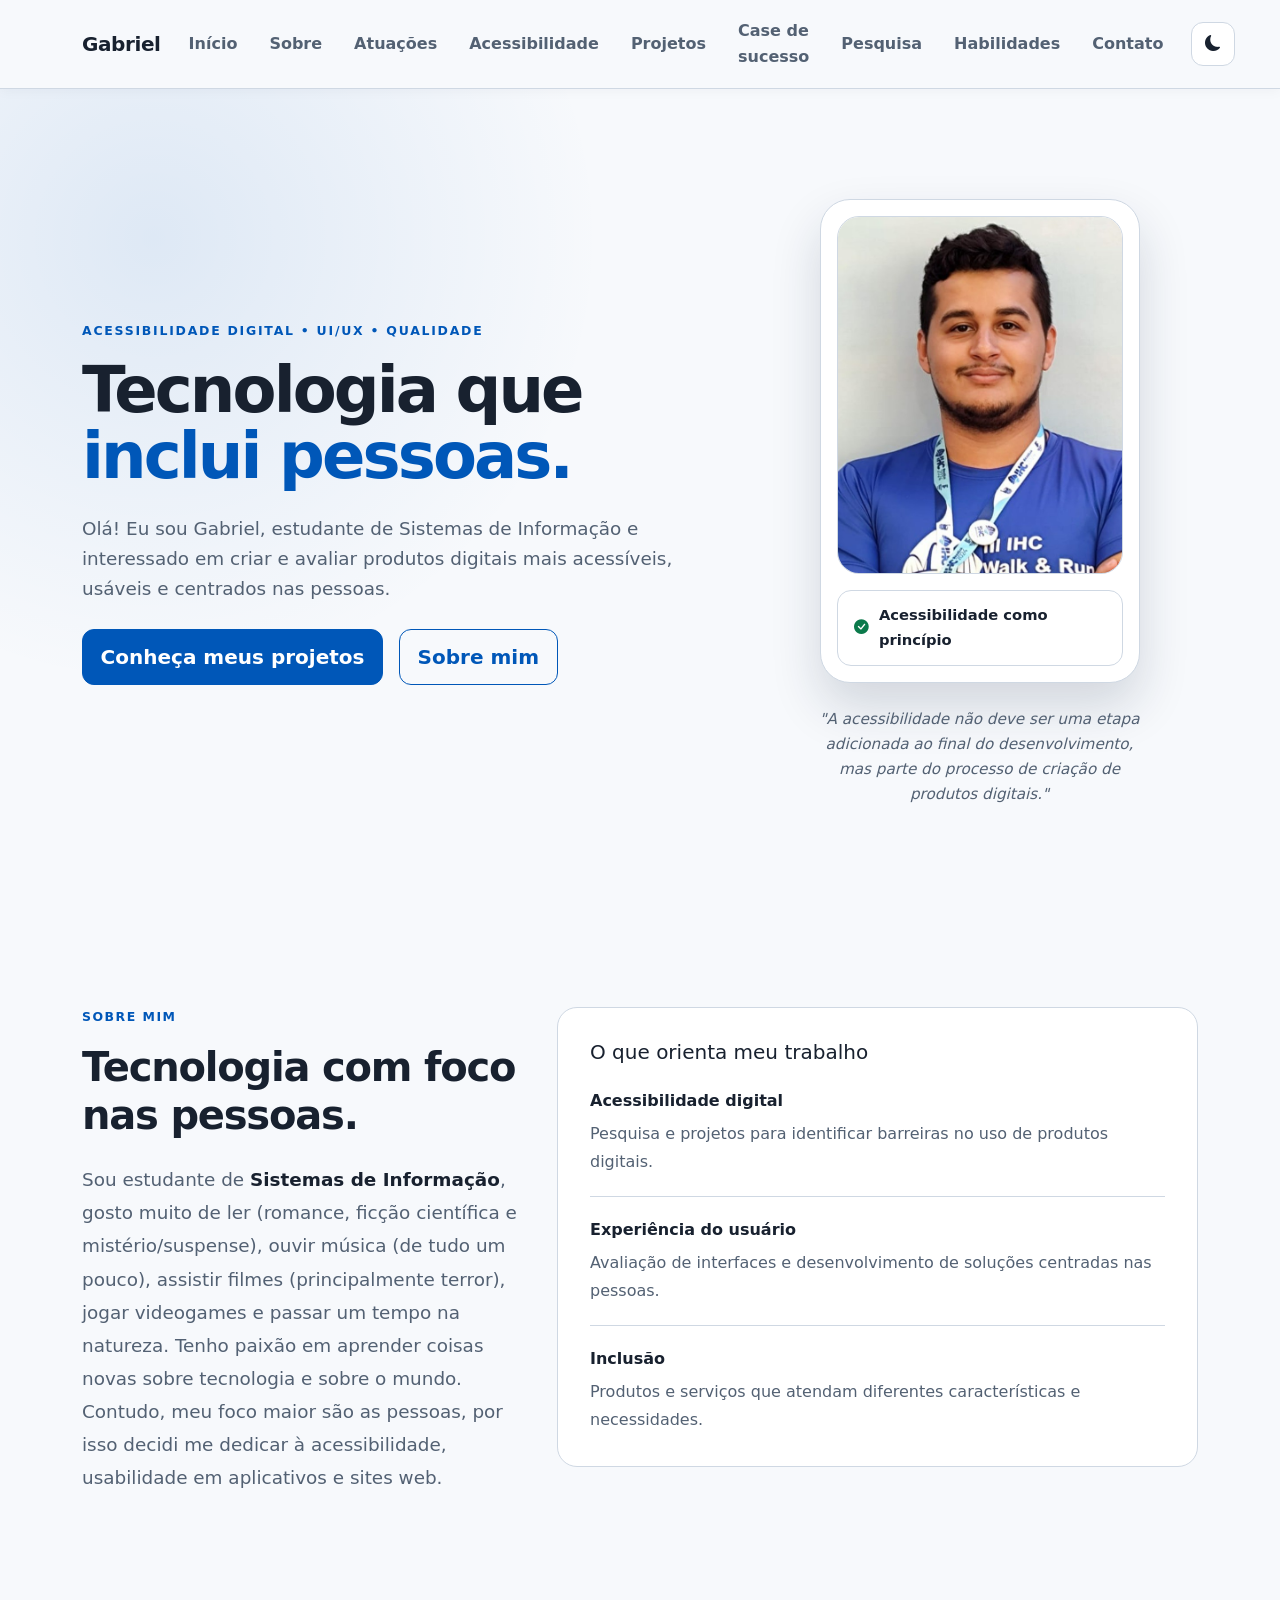
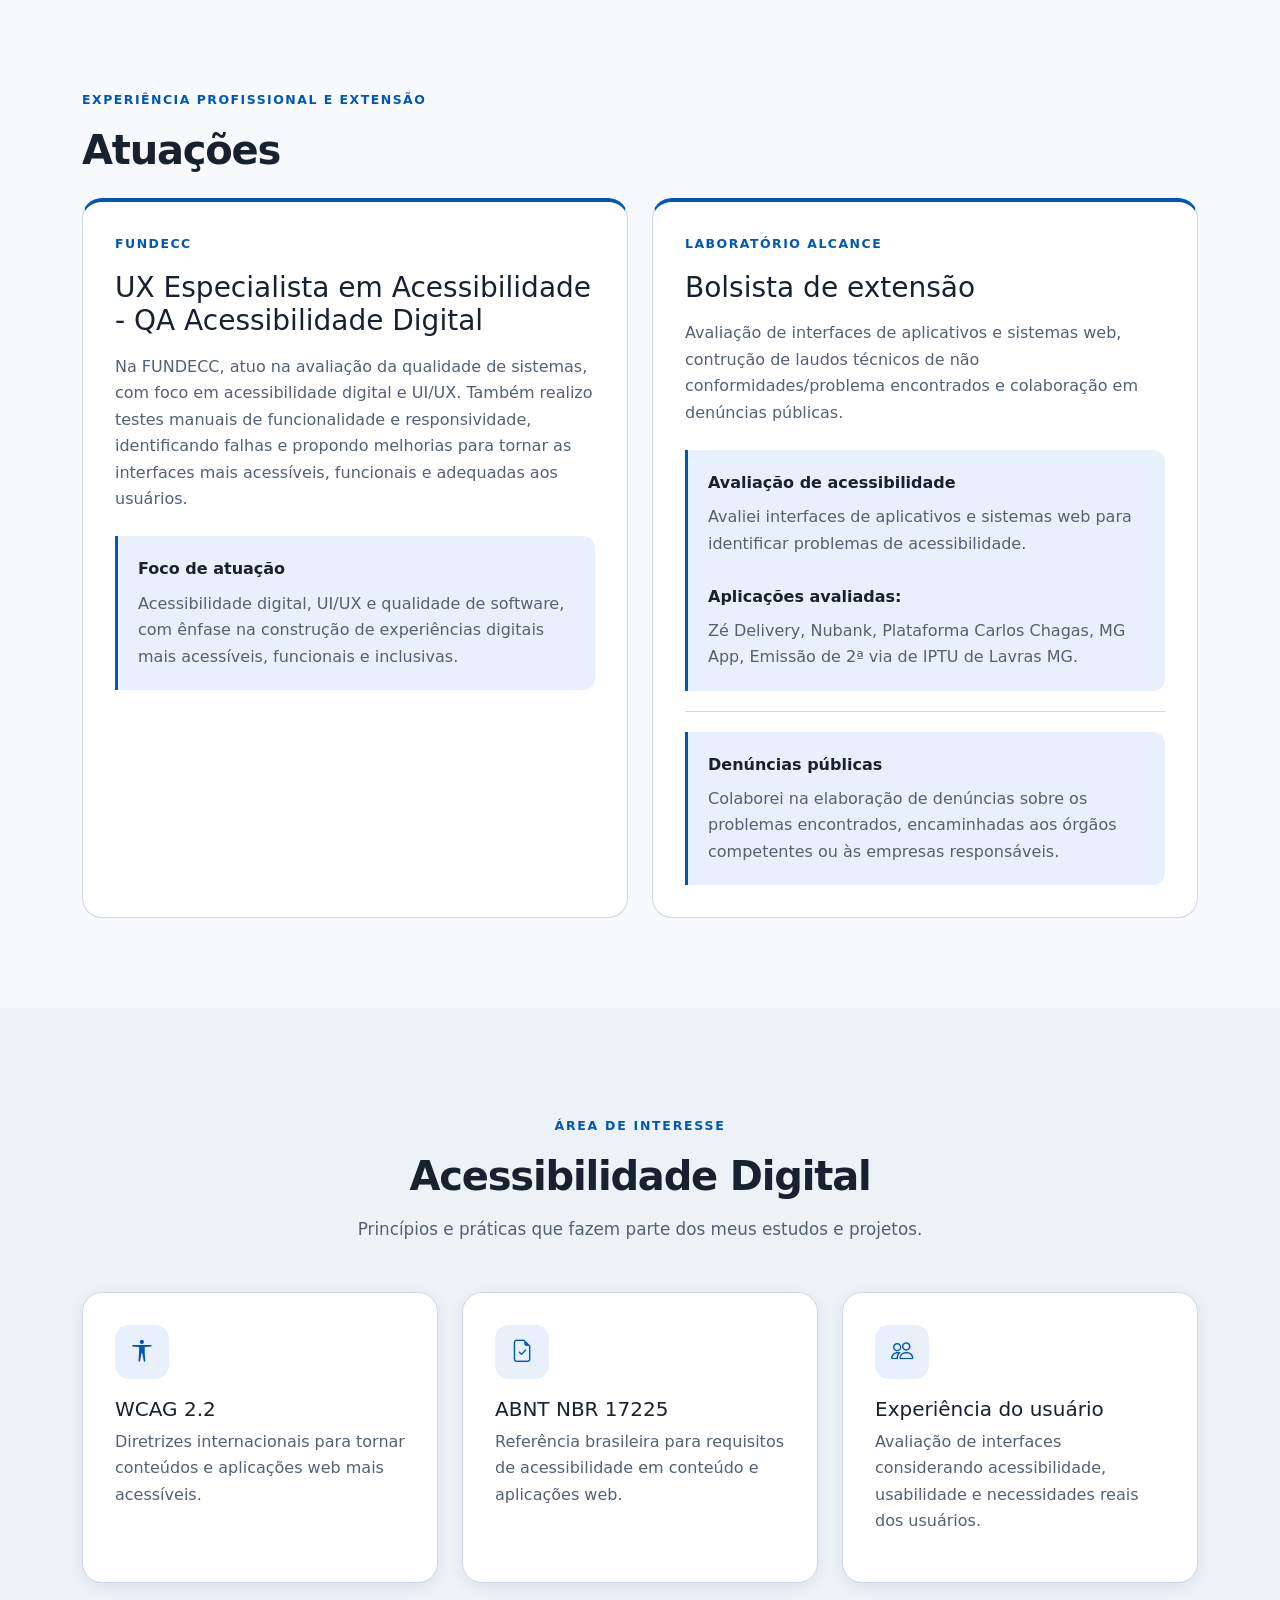
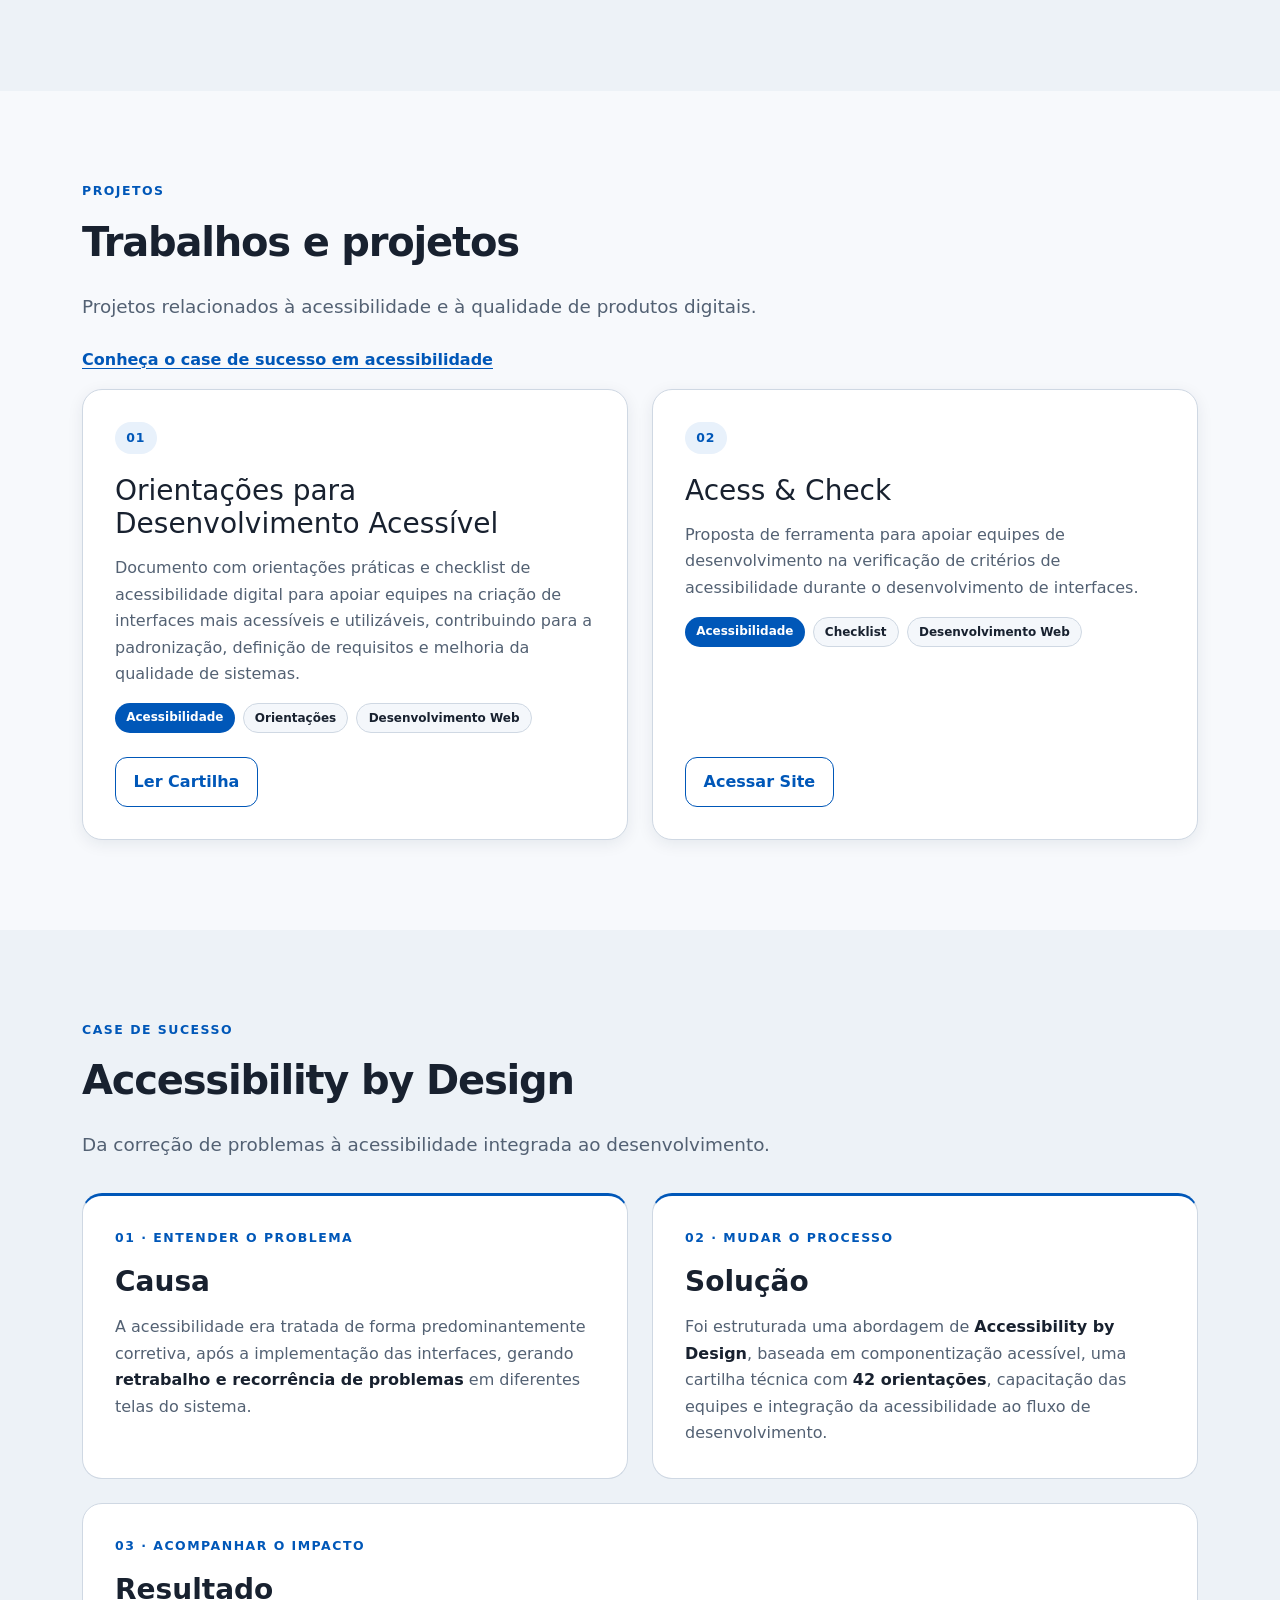
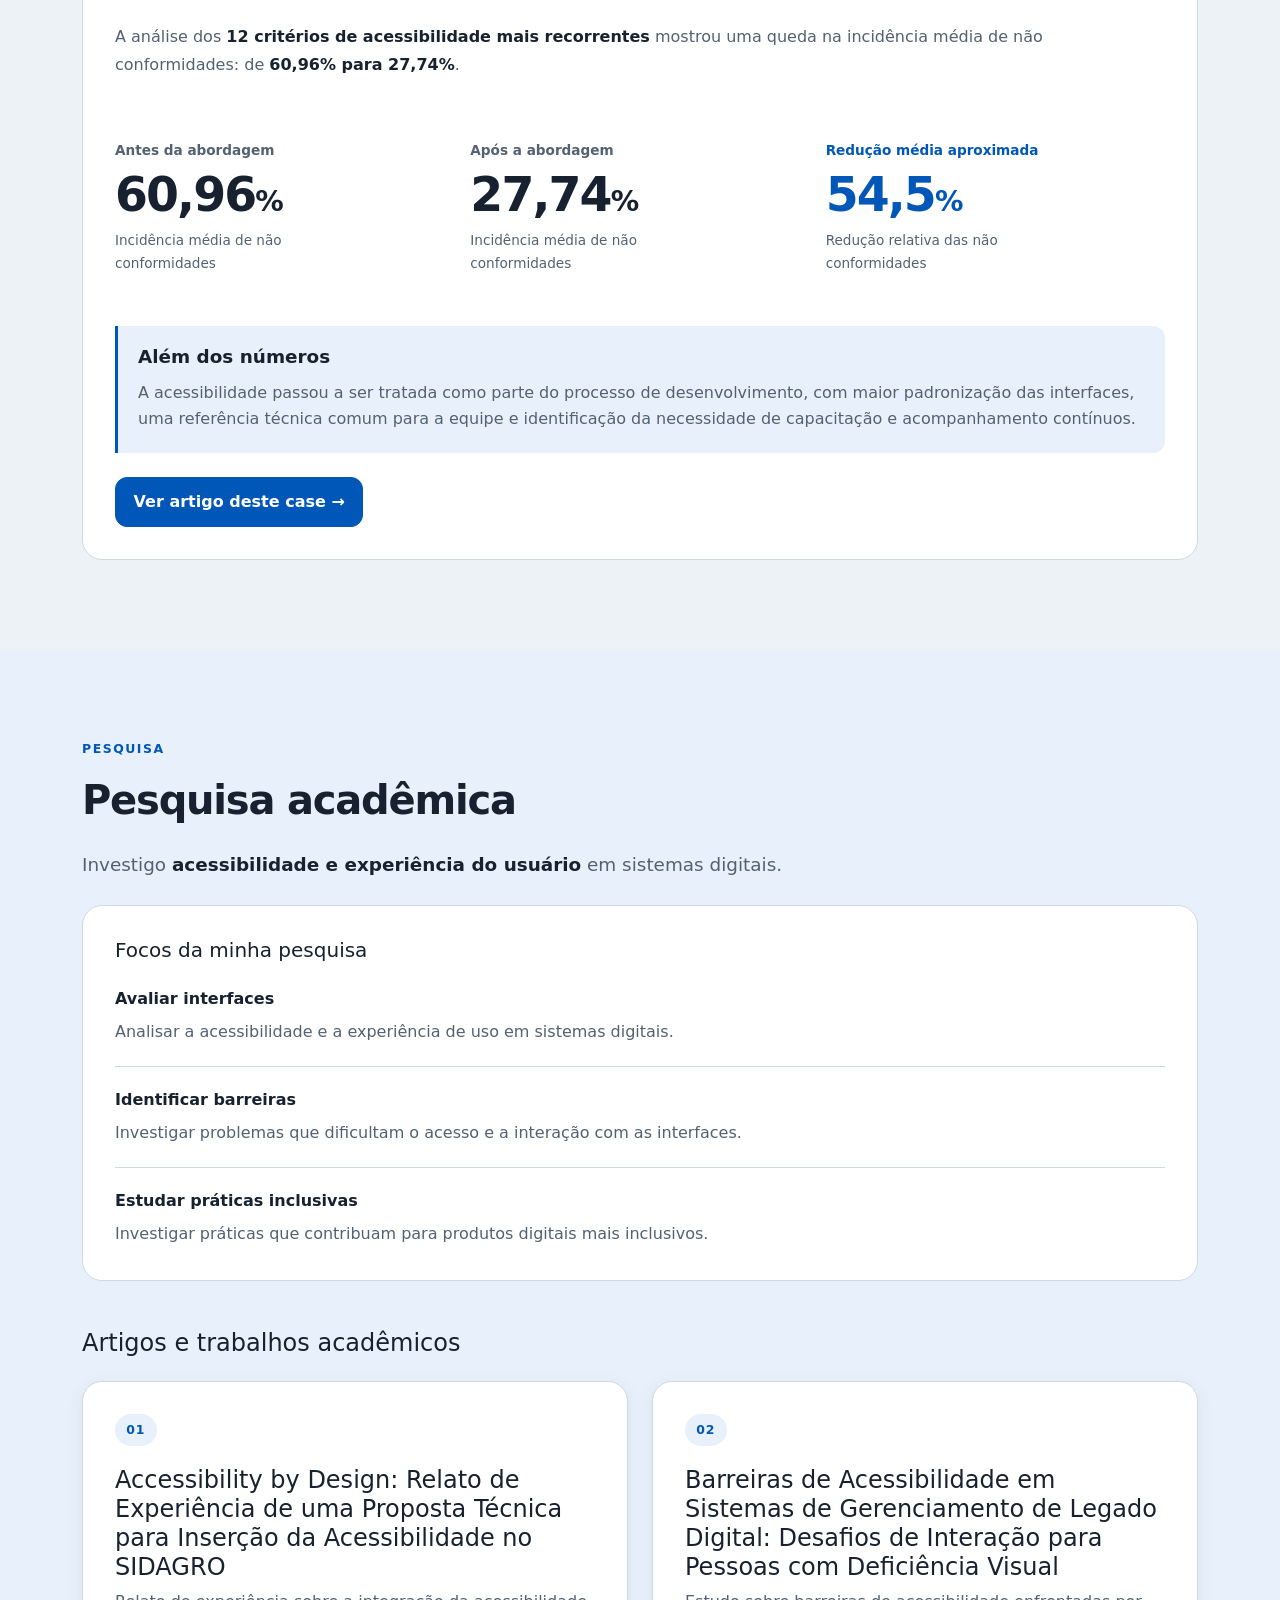
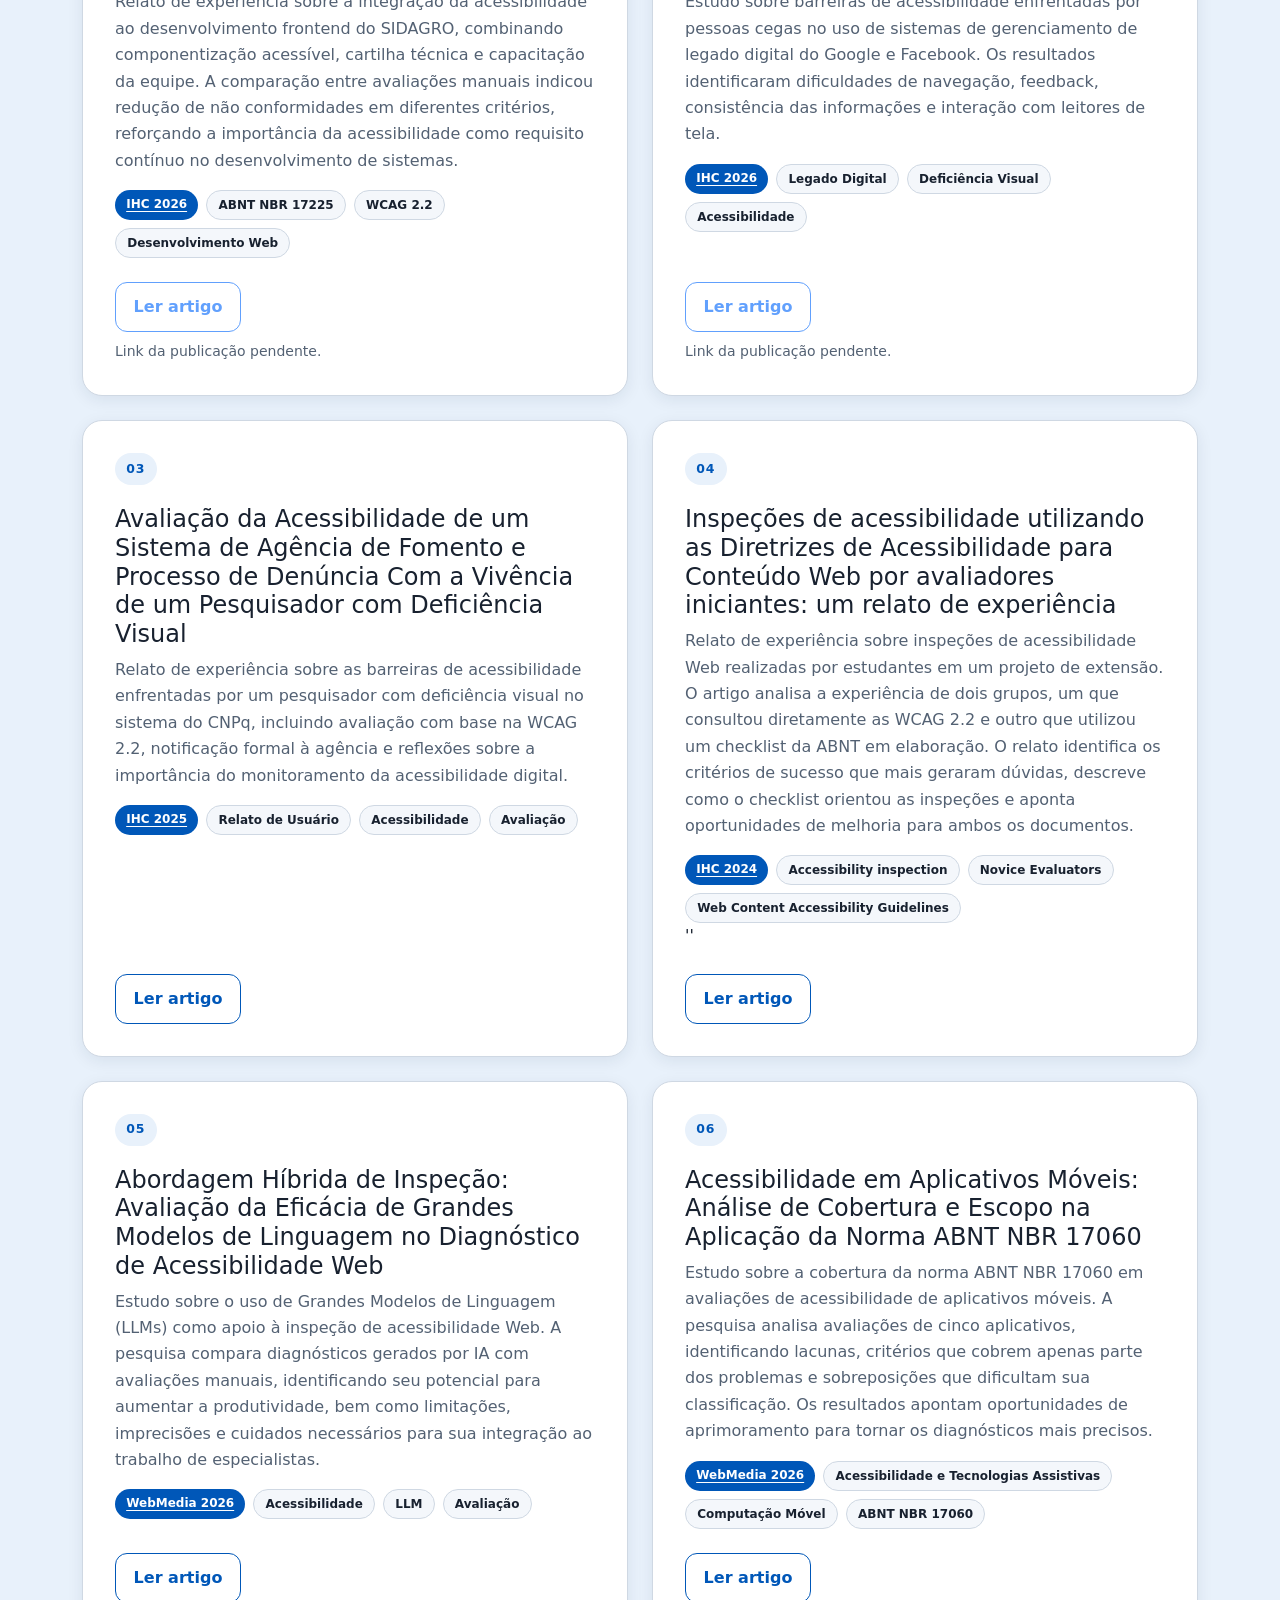
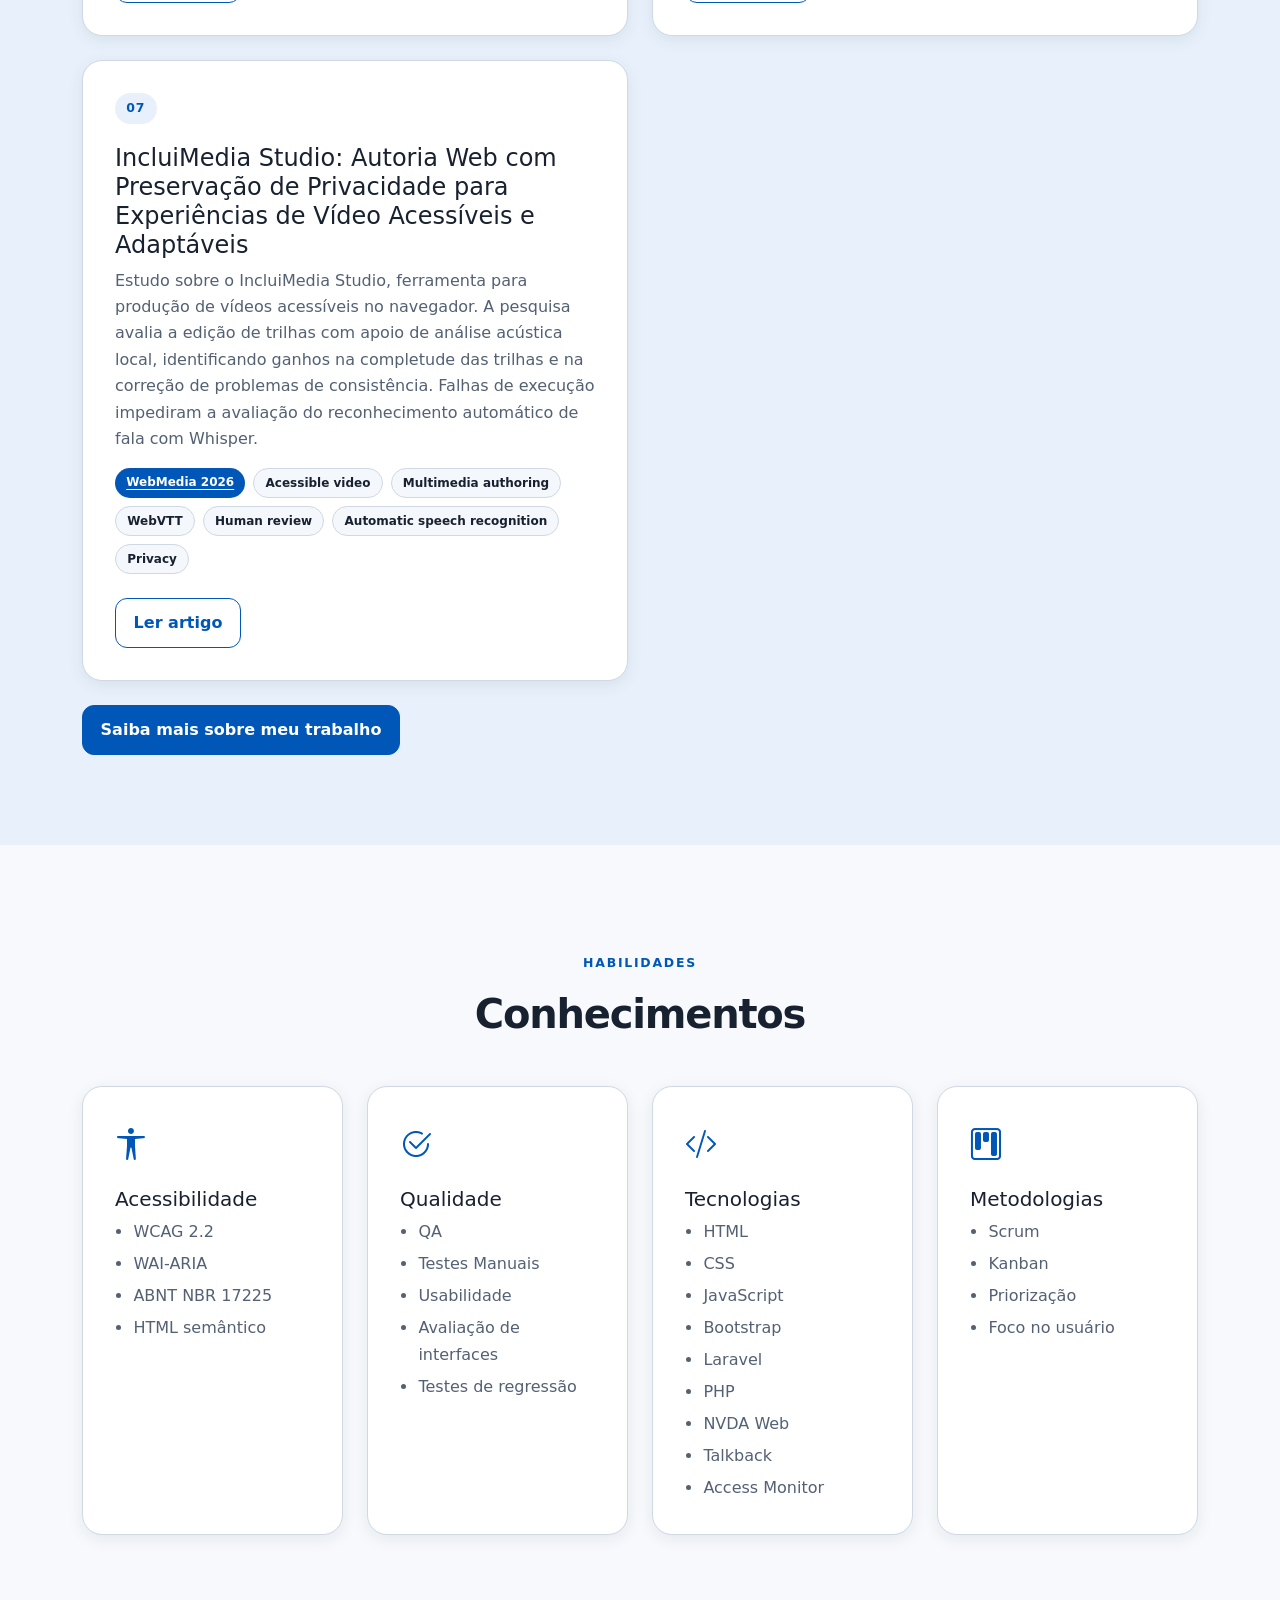
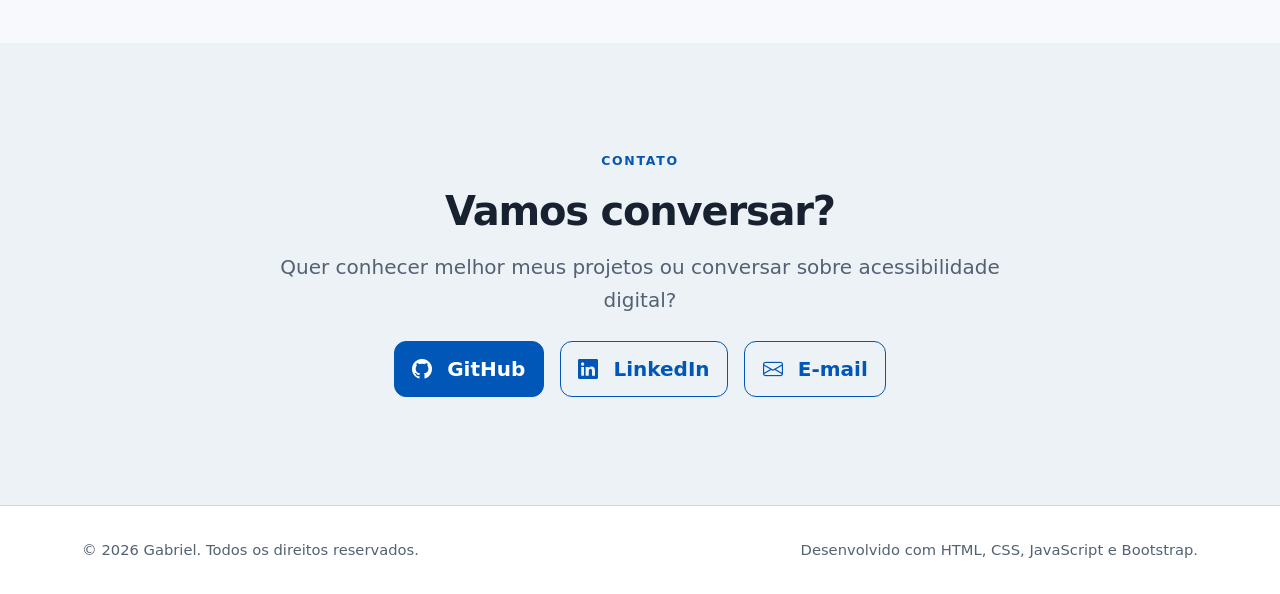
==== commit e212b9f9: "Expand accessibility portfolio projects Add research projects and publication links, update accessib" ====
--- a/pagina-pessoal/bootstrap/index.html
+++ b/pagina-pessoal/bootstrap/index.html
@@ -276,7 +276,7 @@
                     </p>
 
                     <h3 >
-                        UX Especialista em Acessibilidade
+                        UX Especialista em Acessibilidade - QA Acessibilidade Digital
                     </h3>
 
                     <p class="reading-summary">
@@ -315,7 +315,7 @@
                                 <br>
                                 <strong>Aplicações avaliadas:</strong> 
                                 <p class="mb-0">
-                                    Zé Deliery, Nubank, Plataforma Carlos Chagas,MG App, Emissão de 2ª via de IPTU de Lavras MG.
+                                    Zé Delivery, Nubank, Plataforma Carlos Chagas, MG App, Emissão de 2ª via de IPTU de Lavras MG.
                                 </p>
                             </div>
                         </li>
@@ -518,8 +518,12 @@
                             </div>
                         
                             <div class="mt-auto pt-4">
-                                <a class="btn btn-outline-primary disabled" role="link" aria-disabled="true" aria-label="Acessar: Acess &amp; Check (link pendente)">Acessar Site</a>
-                                <p class="small mt-2 mb-0">Link pendente. Plataforma não hospedada.</p>
+                                <a href="https://i-am-gab.github.io/ChecklistAcessibilidade/" 
+                                class="btn btn-outline-primary" 
+                                role="link" 
+                                aria-label="Acessar: Acess &amp; Check (abre em nova guia)">
+                                    Acessar Site
+                                </a>
                             </div>
                         </article>
                     </div>
@@ -657,6 +661,51 @@
                     <div class="project-number">02</div>
 
                     <h4 >
+                        Barreiras de Acessibilidade em Sistemas de Gerenciamento de Legado Digital: Desafios de Interação para Pessoas com Deficiência Visual
+                    </h4>
+
+                    <p>
+                        Estudo sobre barreiras de acessibilidade enfrentadas por pessoas cegas no uso de sistemas de gerenciamento de legado digital do Google
+                         e Facebook. Os resultados identificaram dificuldades de navegação, feedback, consistência das informações e interação com leitores de tela.
+                    </p>
+
+                    <div class="d-flex flex-wrap gap-2">
+
+                        <span class="badge text-bg-primary">
+                            <a class="text-white" href="https://ihc.sbc.org.br/2026/" target="_blank" rel="noopener noreferrer" aria-label="Acessar página do evento IHC 2026 (abre em nova guia)">
+                                IHC 2026
+                            </a>
+                        </span>
+
+                        <span class="badge text-bg-secondary">
+                            Legado Digital
+                        </span>
+
+                        <span class="badge text-bg-secondary">
+                            Deficiência Visual
+                        </span>
+
+                        <span class="badge text-bg-secondary">
+                            Acessibilidade
+                        </span>
+
+                    </div>
+
+                    <div class="mt-auto pt-4">
+                        <a class="btn btn-outline-primary disabled" role="link" aria-disabled="true" aria-label="Ler artigo: Sistemas de Legado Digital (link pendente)">Ler artigo</a>
+                        <p class="small mt-2 mb-0">Link da publicação pendente.</p>
+                    </div>
+                </article>
+
+            </div>
+
+                        <div class="col-md-6">
+
+                <article class="project-card h-100 d-flex flex-column">
+
+                    <div class="project-number">03</div>
+
+                    <h4 >
                         Avaliação da Acessibilidade de um Sistema de Agência de Fomento e Processo de Denúncia Com
                          a Vivência de um Pesquisador com Deficiência Visual
                     </h4>
@@ -696,54 +745,59 @@
                 </article>
 
             </div>
-            <div class="col-md-6">
-
-                <article class="project-card h-100 d-flex flex-column">
-
-                    <div class="project-number">03</div>
-
-                    <h4 >
-                        Barreiras de Acessibilidade em Sistemas de Gerenciamento de Legado Digital: Desafios de Interação para Pessoas com Deficiência Visual
-                    </h4>
-
-                    <p>
-                        Estudo sobre barreiras de acessibilidade enfrentadas por pessoas cegas no uso de sistemas de gerenciamento de legado digital do Google
-                         e Facebook. Os resultados identificaram dificuldades de navegação, feedback, consistência das informações e interação com leitores de tela.
-                    </p>
-
-                    <div class="d-flex flex-wrap gap-2">
-
-                        <span class="badge text-bg-primary">
-                            <a class="text-white" href="https://ihc.sbc.org.br/2026/" target="_blank" rel="noopener noreferrer" aria-label="Acessar página do evento IHC 2026 (abre em nova guia)">
-                                IHC 2026
-                            </a>
-                        </span>
-
-                        <span class="badge text-bg-secondary">
-                            Legado Digital
-                        </span>
-
-                        <span class="badge text-bg-secondary">
-                            Deficiência Visual
-                        </span>
-
-                        <span class="badge text-bg-secondary">
-                            Acessibilidade
-                        </span>
-
-                    </div>
-
-                    <div class="mt-auto pt-4">
-                        <a class="btn btn-outline-primary disabled" role="link" aria-disabled="true" aria-label="Ler artigo: Sistemas de Legado Digital (link pendente)">Ler artigo</a>
-                        <p class="small mt-2 mb-0">Link da publicação pendente.</p>
-                    </div>
-                </article>
-
-            </div>
+
             <div class="col-md-6">
                 <article class="project-card h-100 d-flex flex-column">
 
                     <div class="project-number">04</div>
+
+                    <h4>
+                        Inspeções de acessibilidade utilizando as Diretrizes de Acessibilidade para Conteúdo Web por avaliadores iniciantes: um relato de experiência
+                    </h4>
+
+                    <p>
+                       Relato de experiência sobre inspeções de acessibilidade Web realizadas por estudantes em um projeto de extensão. O artigo analisa a experiência 
+                       de dois grupos, um que consultou diretamente as WCAG 2.2 e outro que utilizou um checklist da ABNT em elaboração. O relato identifica os critérios 
+                       de sucesso que mais geraram dúvidas, descreve como o checklist orientou as inspeções e aponta oportunidades de melhoria para ambos os documentos.
+                    </p>
+
+                    <div class="d-flex flex-wrap gap-2">
+                        
+                        <span class="badge text-bg-primary">
+                            <a class="text-white" href="https://ihc.sbc.org.br/2024/" target="_blank" rel="noopener noreferrer" aria-label="Acessar página do evento IHC 2024 (abre em nova guia)">
+                                IHC 2024
+                            </a>
+                        </span>
+
+                        <span class="badge text-bg-secondary">
+                            Accessibility inspection
+                        </span>
+                        
+                        <span class="badge text-bg-secondary">
+                            Novice Evaluators
+                        </span>
+                        
+                        <span class="badge text-bg-secondary">
+                            Web Content Accessibility Guidelines
+                        </span>
+                    </div>
+''
+                    <div class="mt-auto pt-4">
+                        <a href="https://sol.sbc.org.br/index.php/ihc/article/view/32856" 
+                            class="btn btn-outline-primary" 
+                            role="link" aria-disabled="false" 
+                            aria-label="Ler artigo: Uso de LLM para avalia&#231;&#245;es de acessibilidade (Abre em nova guia)"
+                        >
+                            Ler artigo
+                        </a>
+                    </div>
+                </article>
+            </div>
+
+            <div class="col-md-6">
+                <article class="project-card h-100 d-flex flex-column">
+
+                    <div class="project-number">05</div>
 
                     <h4>
                         Abordagem Híbrida de Inspeção: Avaliação da Eficácia de Grandes Modelos de Linguagem no Diagnóstico de Acessibilidade Web
@@ -777,12 +831,127 @@
                     </div>
 
                     <div class="mt-auto pt-4">
-                        <a class="btn btn-outline-primary disabled" role="link" aria-disabled="true" aria-label="Ler artigo: Uso de LLM para avalia&#231;&#245;es de acessibilidade (link pendente)">Ler artigo</a>
-                        <p class="small mt-2 mb-0">Link da publicação pendente.</p>
+                        <a href="https://sol.sbc.org.br/index.php/webmedia/article/view/46074" 
+                            class="btn btn-outline-primary" 
+                            role="link" aria-disabled="false" 
+                            aria-label="Ler artigo: Uso de LLM para avalia&#231;&#245;es de acessibilidade (Abre em nova guia)"
+                        >
+                            Ler artigo
+                        </a>
                     </div>
                 </article>
             </div>
+            
+            <div class="col-md-6">
+                <article class="project-card h-100 d-flex flex-column">
+
+                    <div class="project-number">06</div>
+
+                    <h4>
+                        Acessibilidade em Aplicativos Móveis: Análise de Cobertura e Escopo na Aplicação da Norma ABNT NBR 17060
+                    </h4>
+
+                    <p>
+                        Estudo sobre a cobertura da norma ABNT NBR 17060 em avaliações de acessibilidade de aplicativos móveis. A pesquisa analisa avaliações de cinco aplicativos, identificando lacunas, 
+                        critérios que cobrem apenas parte dos problemas e sobreposições que dificultam sua classificação. Os resultados apontam oportunidades de aprimoramento para tornar os diagnósticos 
+                        mais precisos.
+                    </p>
+
+                    <div class="d-flex flex-wrap gap-2">
+                        
+                        <span class="badge text-bg-primary">
+                            <a class="text-white" href="https://www.webmedia.org.br/" target="_blank" rel="noopener noreferrer" aria-label="Acessar página do evento WebMedia 2026 (abre em nova guia)">
+                                WebMedia 2026
+                            </a>
+                        </span>
+
+                        <span class="badge text-bg-secondary">
+                            Acessibilidade e Tecnologias Assistivas
+                        </span>
+                        
+                        <span class="badge text-bg-secondary">
+                            Computação Móvel
+                        </span>
+                        
+                        <span class="badge text-bg-secondary">
+                            ABNT NBR 17060
+                        </span>
+                    </div>
+
+                    <div class="mt-auto pt-4">
+                        <a href="https://sol.sbc.org.br/index.php/webmedia/article/view/46076" 
+                            class="btn btn-outline-primary" 
+                            role="link" aria-disabled="false" 
+                            aria-label="Ler artigo: Acessibilidade em Aplicativos Móveis: Análise de Cobertura e Escopo na Aplicação da Norma ABNT NBR 17060 (Abre em nova guia)"
+                        >
+                            Ler artigo
+                        </a>
+                    </div>
+                </article>
+            </div>
+
+            <div class="col-md-6">
+                <article class="project-card h-100 d-flex flex-column">
+
+                    <div class="project-number">07</div>
+
+                    <h4>
+                        IncluiMedia Studio: Autoria Web com Preservação de Privacidade para Experiências de Vídeo Acessíveis e Adaptáveis
+                    </h4>
+
+                    <p>
+                       Estudo sobre o IncluiMedia Studio, ferramenta para produção de vídeos acessíveis no navegador. A pesquisa avalia a edição
+                        de trilhas com apoio de análise acústica local, identificando ganhos na completude das trilhas e na correção de problemas 
+                        de consistência. Falhas de execução impediram a avaliação do reconhecimento automático de fala com Whisper.
+                    </p>
+
+                    <div class="d-flex flex-wrap gap-2">
+                        
+                        <span class="badge text-bg-primary">
+                            <a class="text-white" href="https://www.webmedia.org.br/" target="_blank" rel="noopener noreferrer" aria-label="Acessar página do evento WebMedia 2026 (abre em nova guia)">
+                                WebMedia 2026
+                            </a>
+                        </span>
+
+                        <span class="badge text-bg-secondary">
+                            Acessible video
+                        </span>
+                        
+                        <span class="badge text-bg-secondary">
+                            Multimedia authoring
+                        </span>
+                        
+                        <span class="badge text-bg-secondary">
+                            WebVTT
+                        </span>
+
+                        <span class="badge text-bg-secondary">
+                            Human review
+                        </span>
+
+                        <span class="badge text-bg-secondary">
+                            Automatic speech recognition
+                        </span>
+
+                        <span class="badge text-bg-secondary">
+                            Privacy
+                        </span>
+                    </div>
+
+                    <div class="mt-auto pt-4">
+                        <a href="https://sol.sbc.org.br/index.php/webmedia/article/view/46578" 
+                            class="btn btn-outline-primary" 
+                            role="link" aria-disabled="false" 
+                            aria-label="Ler artigo: Uso de LLM para avalia&#231;&#245;es de acessibilidade (Abre em nova guia)"
+                        >
+                            Ler artigo
+                        </a>
+                    </div>
+                </article>
+            </div>
+
         </div>
+
         <a href="#contato" class="btn btn-primary mt-4">Saiba mais sobre meu trabalho</a>
     </div>
 </section>
@@ -844,9 +1013,10 @@
 
                         <ul>
                             <li>QA</li>
-                            <li>Testes</li>
+                            <li>Testes Manuais</li>
                             <li>Usabilidade</li>
                             <li>Avaliação de interfaces</li>
+                            <li>Testes de regressão</li>
                         </ul>
 
                     </div>
@@ -869,7 +1039,12 @@
                             <li>HTML</li>
                             <li>CSS</li>
                             <li>JavaScript</li>
-                            <li>Python</li>
+                            <li>Bootstrap</li>
+                            <li>Laravel</li>
+                            <li>PHP</li>
+                            <li>NVDA Web</li>
+                            <li>Talkback</li>
+                            <li>Access Monitor</li>
                         </ul>
 
                     </div>
